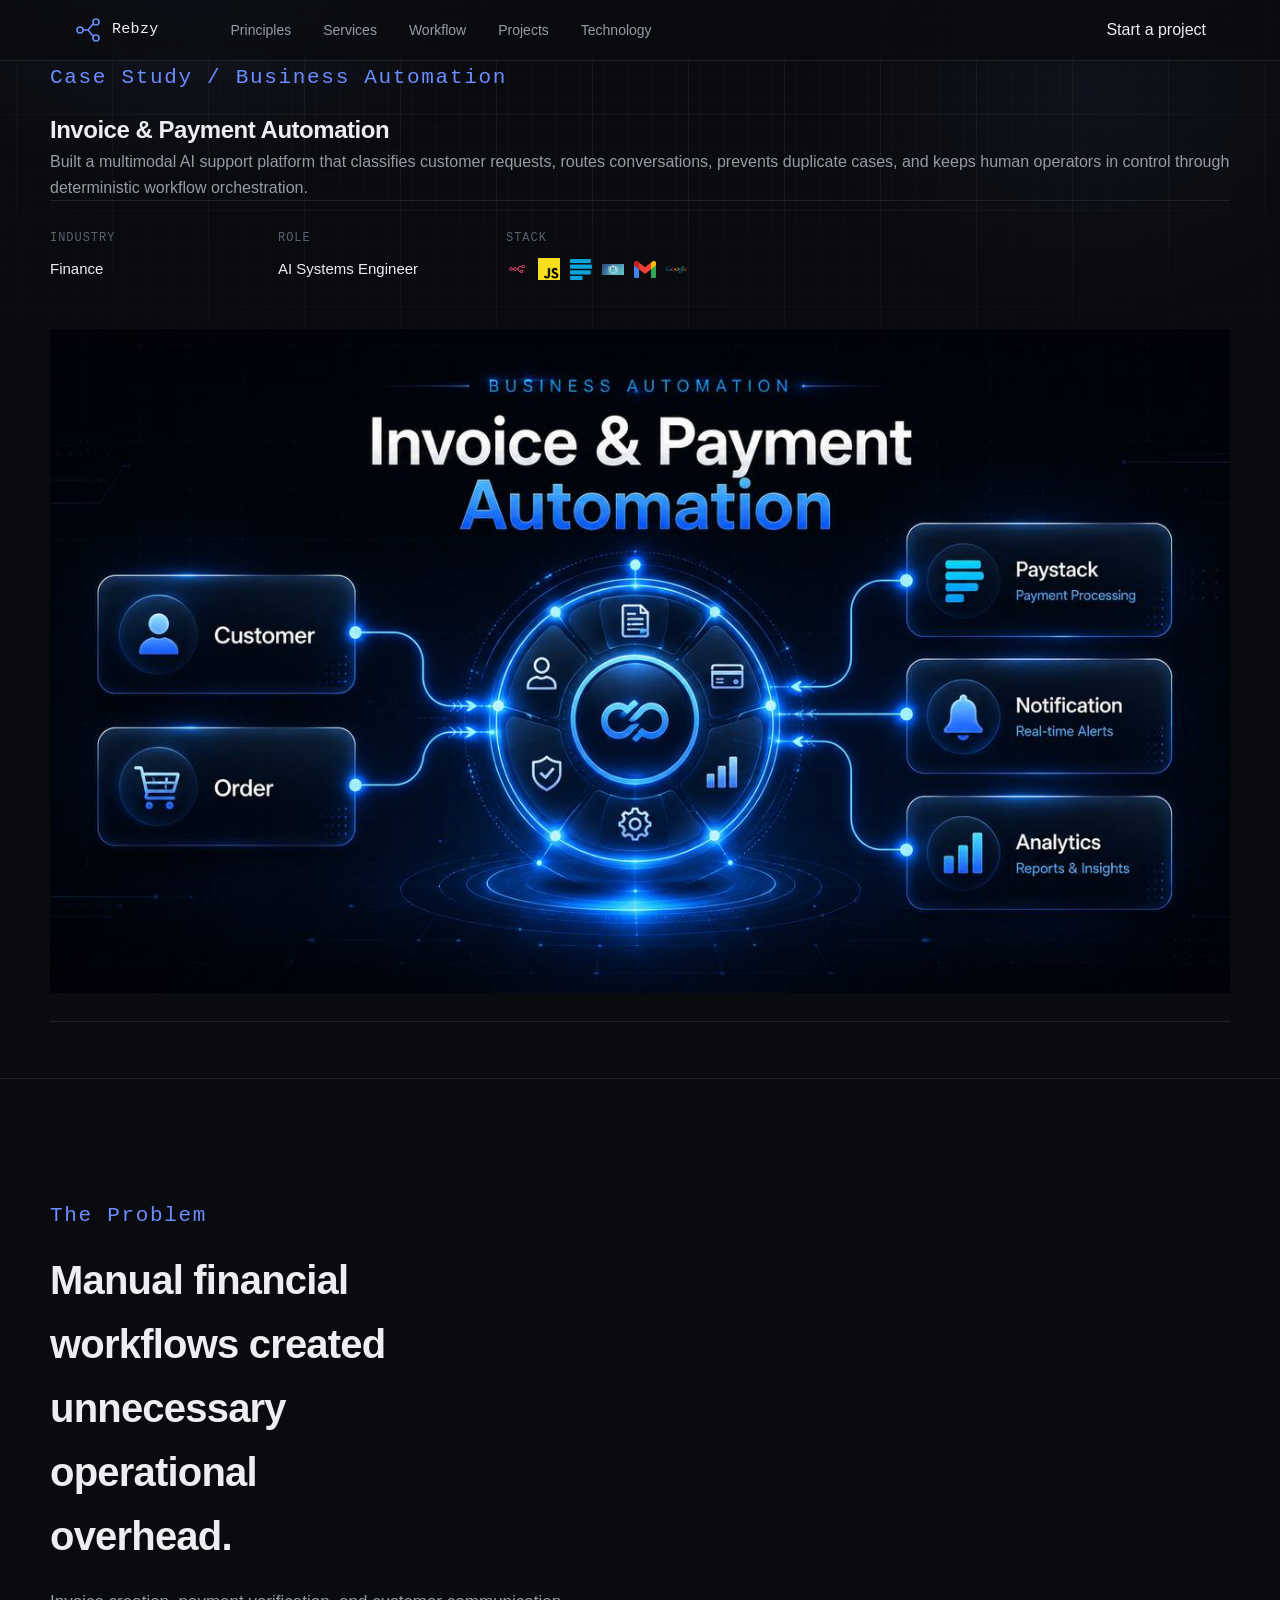
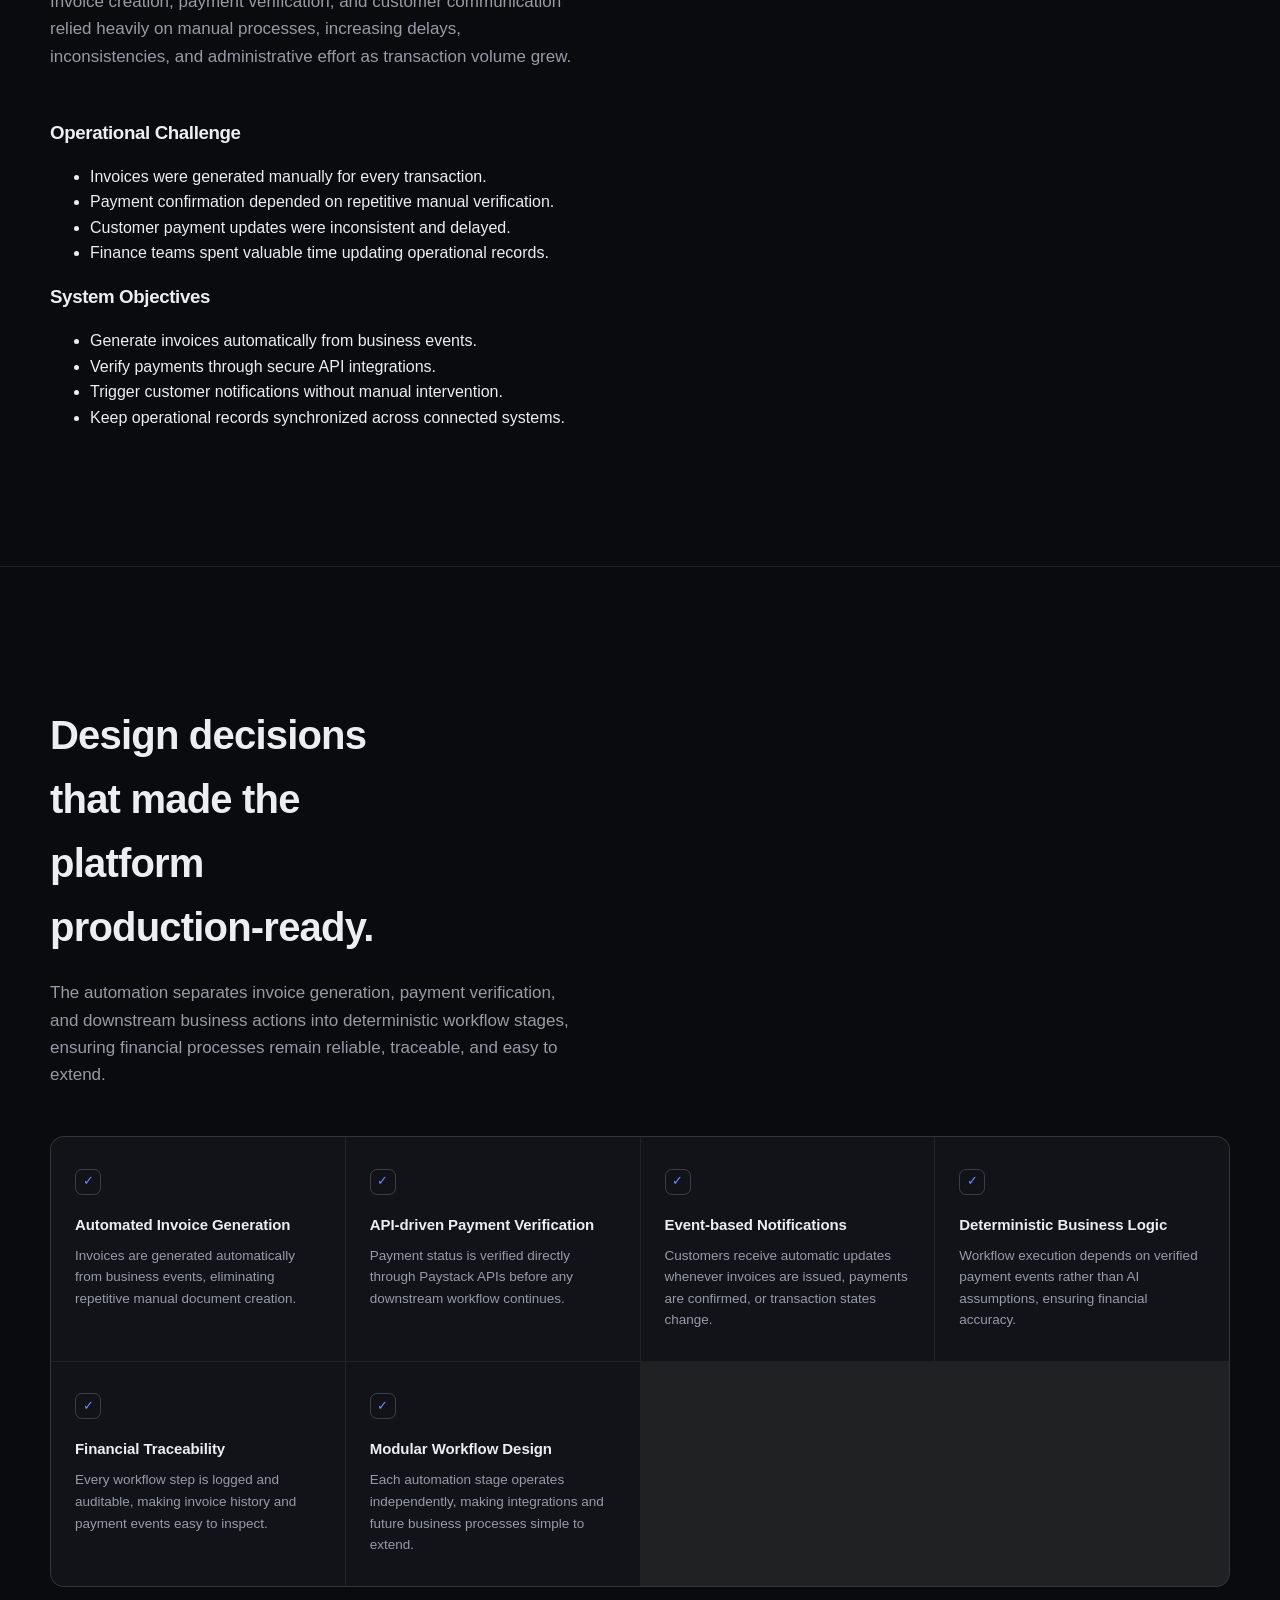
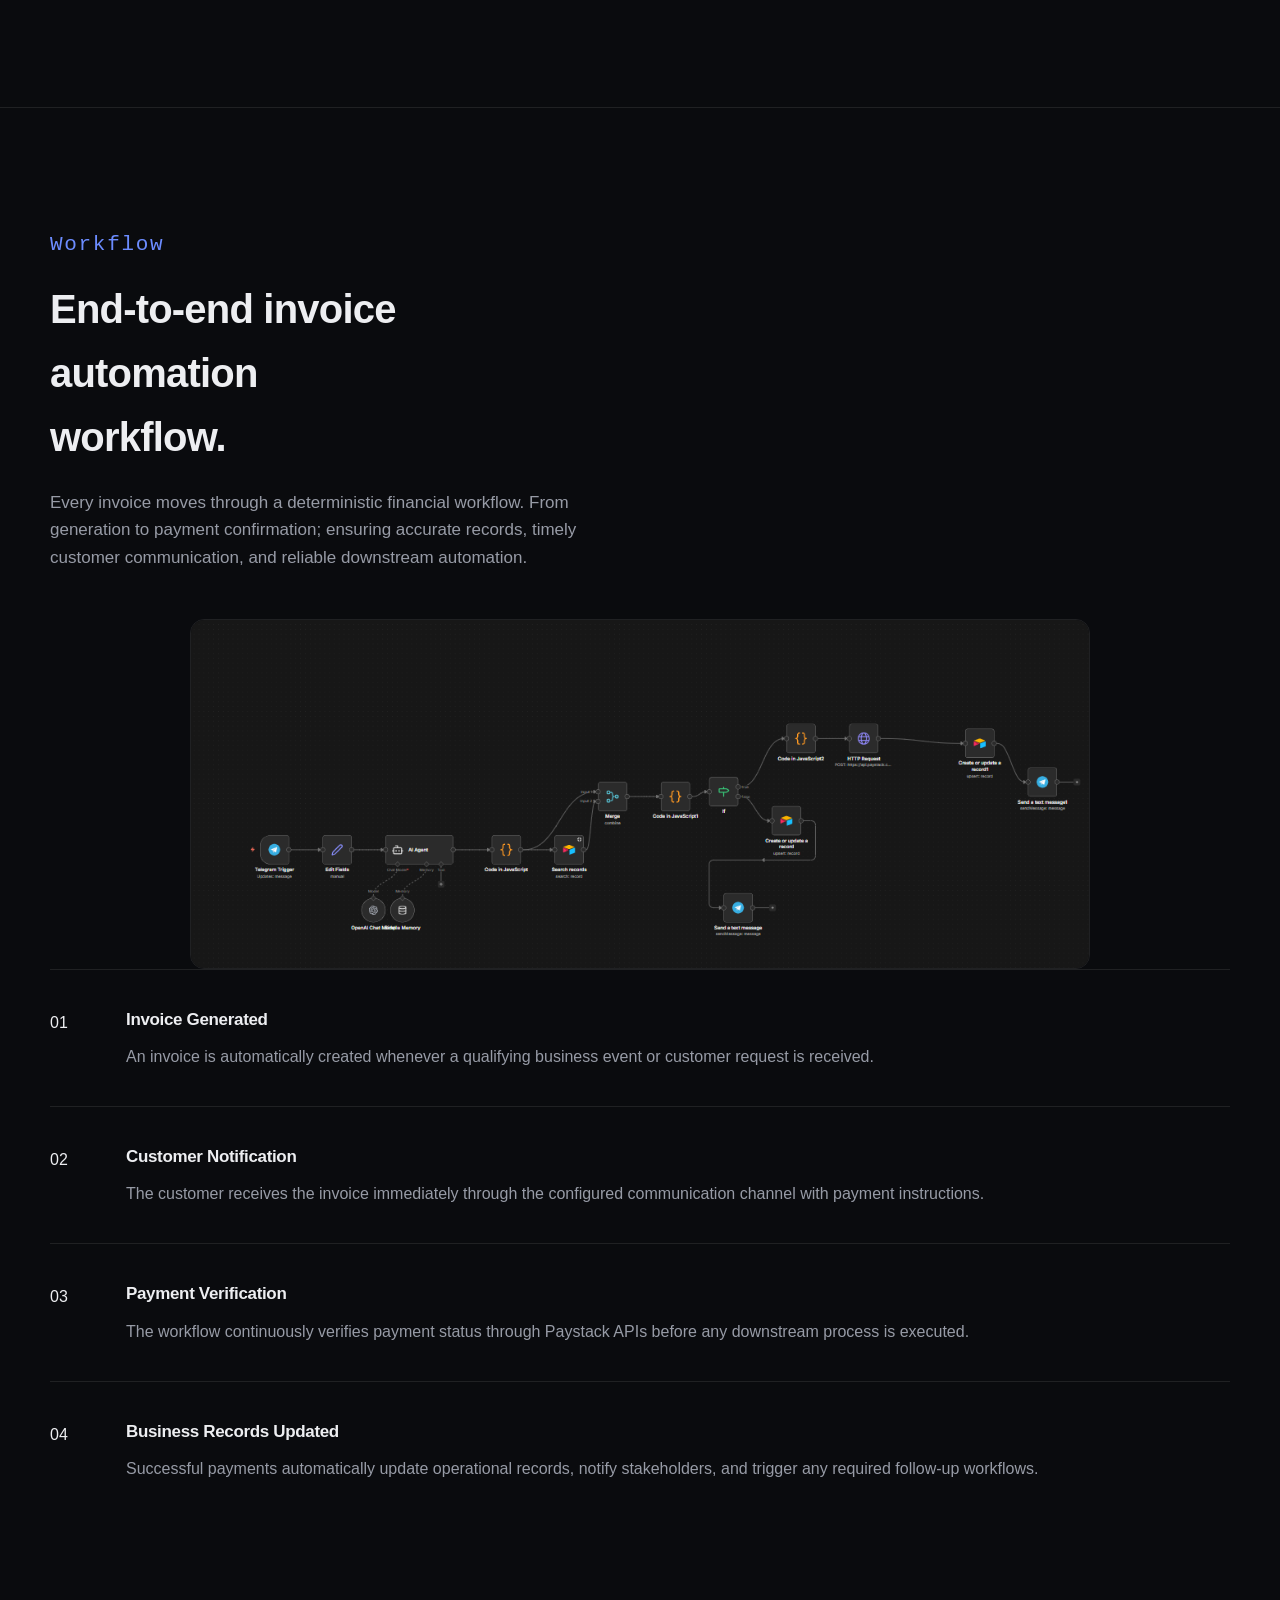
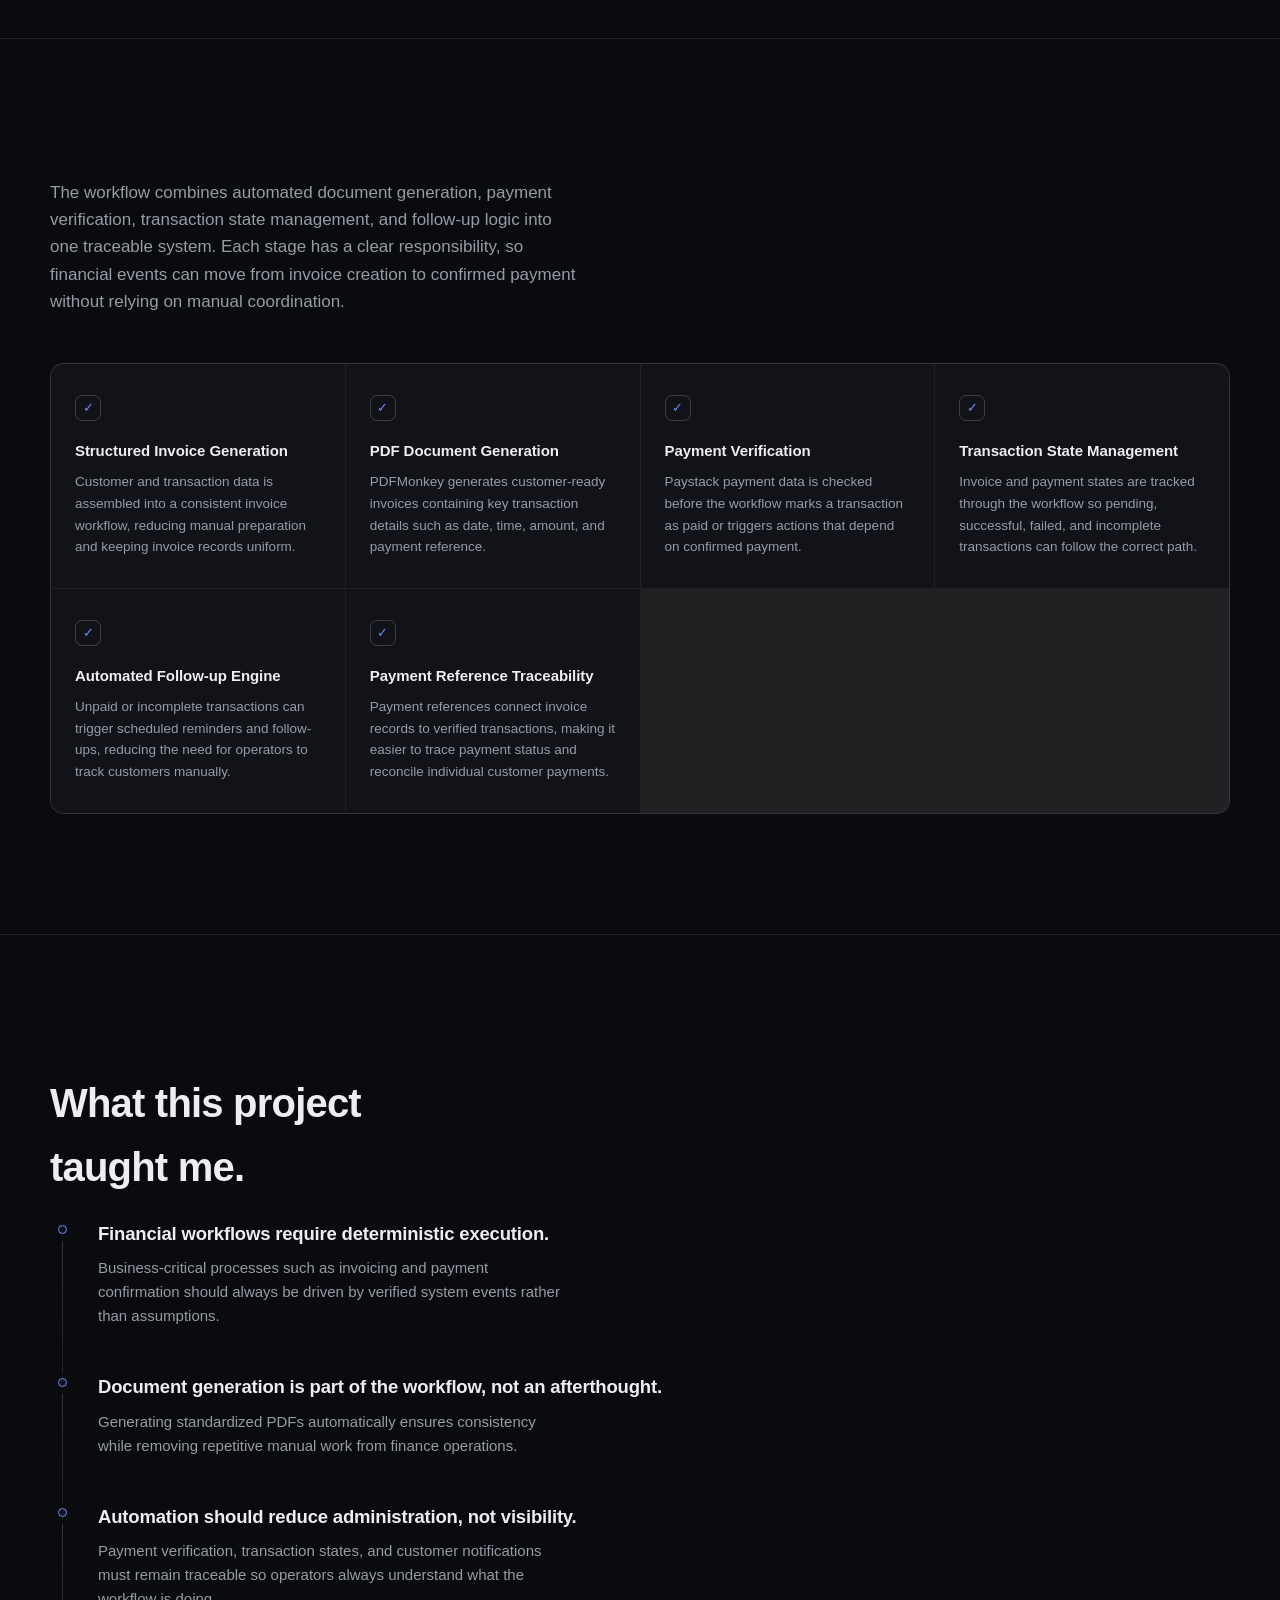
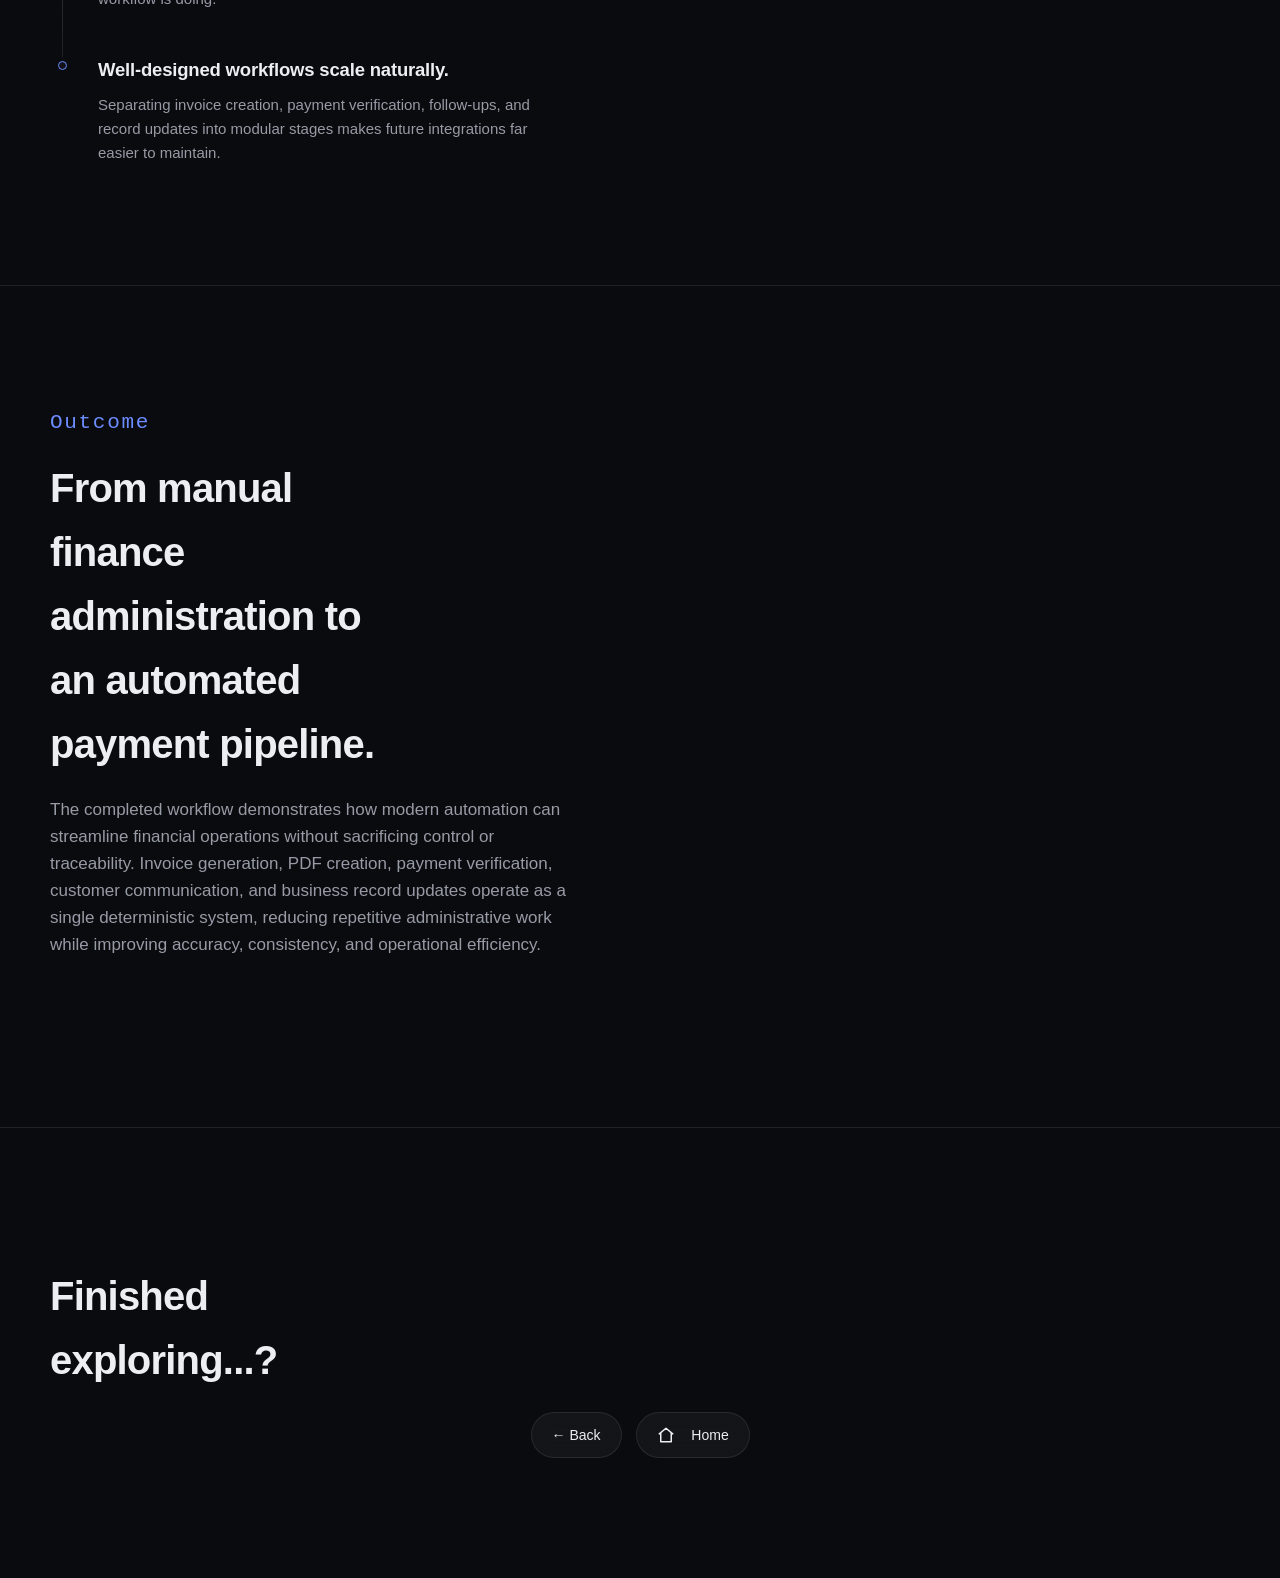
==== case-study-invoice.html @ 6f0e41ef "Build portfolio website" ====
<!DOCTYPE html>
<html lang="en">
<head>
<meta charset="UTF-8">
<meta name="viewport" content="width=device-width, initial-scale=1.0">
<title>AI Lead Qualification System</title>

<link rel="stylesheet" href="style 4.css">
</head>

<body>
    <div class="grid-bg" aria-hidden="true"></div>
<div class="grid-vignette" aria-hidden="true"></div>
<header class="nav" id="nav">
  <div class="nav-inner">
    <a href="index.html" class="nav-mark" aria-label="Home">
      <svg width="28" height="28" viewBox="0 0 28 28" fill="none">
        <circle cx="6" cy="14" r="3" stroke="currentColor" stroke-width="1.6"/>
        <circle cx="22" cy="6" r="3" stroke="currentColor" stroke-width="1.6"/>
        <circle cx="22" cy="22" r="3" stroke="currentColor" stroke-width="1.6"/>
        <path d="M9 14H14M14 14L19 8M14 14L19 20" stroke="currentColor" stroke-width="1.6"/>
      </svg>
      <span>Rebzy</span>
    </a>
    <nav class="nav-links">
  <a href="index.html#philosophy">Principles</a>
  <a href="index.html#capabilities">Services</a>
  <a href="index.html#process">Workflow</a>
  <a href="index.html#work">Projects</a>
  <a href="index.html#stack">Technology</a>
</nav>

<a href="index.html#contact">Start a project</a>

<button class="nav-toggle" id="navToggle" aria-label="Open menu" aria-expanded="false">
  <span></span><span></span><span></span>
</button>

</div>

<nav class="nav-mobile" id="navMobile">
  <a href="index.html#philosophy">Principles</a>
  <a href="index.html#capabilities">Services</a>
  <a href="index.html#process">Workflow</a>
  <a href="index.html#work">Projects</a>
  <a href="index.html#stack">Technology</a>
  <a href="index.html#contact" class="btn btn-primary">Start a project</a>
</nav>

</header>

    <main class="case-study">

  <section class="case-hero">
    <div class="section-inner">

      <p class="section-eyebrow">
        Case Study / Business Automation
      </p>

      <h1 class="case-title">
       Invoice & Payment Automation
      </h1>

      <p class="case-subtitle">
        Built a multimodal AI support platform that classifies customer requests, routes conversations, prevents duplicate cases, and keeps human operators in control through deterministic workflow orchestration.
      </p>

      <div class="case-meta">

        <div class="meta-item">
          <span>Industry</span>
          <strong>Finance</strong>
        </div>

        <div class="meta-item">
          <span>Role</span>
          <strong>AI Systems Engineer</strong>
        </div>

        <div class="meta-item">
    <span>Stack</span>

    <div class="case-stack">

        <img src="images/n8n.png" alt="n8n" class="case-stack-logo">

        <img src="images/javascript.png" alt="JavaScript" class="case-stack-logo">

        <img src="images/paystack.png" alt="Paystack" class="case-stack-logo">

        <img src="images/PDF Monkey.jpg" alt="PDFMonkey" class="case-stack-logo">

        <img src="images/gmail.png" alt="Gmail" class="case-stack-logo">

        <img src="images/google.png" alt="Google Workspace" class="case-stack-logo">

    </div>
</div>

      <img
        src="images/invoice workflow.jpg"
        alt="AI Lead Qualification System"
        class="case-image"
      >

    </div>
  </section>

  <section class="section">

  <div class="section-inner">

   <p class="section-eyebrow">The Problem</p>

<h2 class="section-title">
Manual financial workflows created unnecessary operational overhead.
</h2>

<p class="section-lede">
Invoice creation, payment verification, and customer communication relied heavily on manual processes, increasing delays, inconsistencies, and administrative effort as transaction volume grew.
</p>

<div class="problem-grid">

  <div class="problem-card">
    <h3>Operational Challenge</h3>

    <ul>
      <li>Invoices were generated manually for every transaction.</li>
      <li>Payment confirmation depended on repetitive manual verification.</li>
      <li>Customer payment updates were inconsistent and delayed.</li>
      <li>Finance teams spent valuable time updating operational records.</li>
    </ul>
  </div>

  <div class="problem-card">
    <h3>System Objectives</h3>

    <ul>
      <li>Generate invoices automatically from business events.</li>
      <li>Verify payments through secure API integrations.</li>
      <li>Trigger customer notifications without manual intervention.</li>
      <li>Keep operational records synchronized across connected systems.</li>
    </ul>
  </div>

</div>
  </div>

</section>

<section class="section">

  <div class="section-inner">

 <p class="section-eyebrow"></p>

<h2 class="section-title">
Design decisions that made the platform production-ready.
</h2>

<p class="section-lede">
The automation separates invoice generation, payment verification, and downstream business actions into deterministic workflow stages, ensuring financial processes remain reliable, traceable, and easy to extend.
</p>

    <div class="principle-grid">

  <div class="principle-card">
    <span class="principle-check">✓</span>
    <h3>Automated Invoice Generation</h3>
    <p>
      Invoices are generated automatically from business events, eliminating repetitive manual document creation.
    </p>
  </div>

  <div class="principle-card">
    <span class="principle-check">✓</span>
    <h3>API-driven Payment Verification</h3>
    <p>
      Payment status is verified directly through Paystack APIs before any downstream workflow continues.
    </p>
  </div>

  <div class="principle-card">
    <span class="principle-check">✓</span>
    <h3>Event-based Notifications</h3>
    <p>
      Customers receive automatic updates whenever invoices are issued, payments are confirmed, or transaction states change.
    </p>
  </div>

  <div class="principle-card">
    <span class="principle-check">✓</span>
    <h3>Deterministic Business Logic</h3>
    <p>
      Workflow execution depends on verified payment events rather than AI assumptions, ensuring financial accuracy.
    </p>
  </div>

  <div class="principle-card">
    <span class="principle-check">✓</span>
    <h3>Financial Traceability</h3>
    <p>
      Every workflow step is logged and auditable, making invoice history and payment events easy to inspect.
    </p>
  </div>

  <div class="principle-card">
    <span class="principle-check">✓</span>
    <h3>Modular Workflow Design</h3>
    <p>
      Each automation stage operates independently, making integrations and future business processes simple to extend.
    </p>
  </div>

</div>
  </div>

</section>

<section class="section">

  <div class="section-inner">

   <p class="section-eyebrow">Workflow</p>

<h2 class="section-title">
End-to-end invoice automation workflow.
</h2>

<p class="section-lede">
Every invoice moves through a deterministic financial workflow. From generation to payment confirmation; ensuring accurate records, timely customer communication, and reliable downstream automation.
</p>

    <div class="workflow-preview">

      <img
        src="images/invoice workflow canvas.png"
        alt="Lead qualification workflow"
        class="workflow-image"
      >

    </div>

    <div class="workflow-steps">

  <div class="workflow-step">
    <span>01</span>
    <div>
      <h3>Invoice Generated</h3>
      <p>An invoice is automatically created whenever a qualifying business event or customer request is received.</p>
    </div>
  </div>

  <div class="workflow-step">
    <span>02</span>
    <div>
      <h3>Customer Notification</h3>
      <p>The customer receives the invoice immediately through the configured communication channel with payment instructions.</p>
    </div>
  </div>

  <div class="workflow-step">
    <span>03</span>
    <div>
      <h3>Payment Verification</h3>
      <p>The workflow continuously verifies payment status through Paystack APIs before any downstream process is executed.</p>
    </div>
  </div>

  <div class="workflow-step">
    <span>04</span>
    <div>
      <h3>Business Records Updated</h3>
      <p>Successful payments automatically update operational records, notify stakeholders, and trigger any required follow-up workflows.</p>
    </div>
  </div>

</div>
  </div>

</section>

<section class="section">

  <div class="section-inner">

    <p class="section-eyebrow"></p>

<h2 class="section-title">

</h2>

<p class="section-lede">
The workflow combines automated document generation, payment verification, transaction state management, and follow-up logic into one traceable system. Each stage has a clear responsibility, so financial events can move from invoice creation to confirmed payment without relying on manual coordination.
</p>

  <div class="principle-grid">

  <div class="principle-card">
    <span class="principle-check">✓</span>
    <h3>Structured Invoice Generation</h3>
    <p>
      Customer and transaction data is assembled into a consistent invoice workflow, reducing manual preparation and keeping invoice records uniform.
    </p>
  </div>

  <div class="principle-card">
    <span class="principle-check">✓</span>
    <h3>PDF Document Generation</h3>
    <p>
      PDFMonkey generates customer-ready invoices containing key transaction details such as date, time, amount, and payment reference.
    </p>
  </div>

  <div class="principle-card">
    <span class="principle-check">✓</span>
    <h3>Payment Verification</h3>
    <p>
      Paystack payment data is checked before the workflow marks a transaction as paid or triggers actions that depend on confirmed payment.
    </p>
  </div>

  <div class="principle-card">
    <span class="principle-check">✓</span>
    <h3>Transaction State Management</h3>
    <p>
      Invoice and payment states are tracked through the workflow so pending, successful, failed, and incomplete transactions can follow the correct path.
    </p>
  </div>

  <div class="principle-card">
    <span class="principle-check">✓</span>
    <h3>Automated Follow-up Engine</h3>
    <p>
      Unpaid or incomplete transactions can trigger scheduled reminders and follow-ups, reducing the need for operators to track customers manually.
    </p>
  </div>

  <div class="principle-card">
    <span class="principle-check">✓</span>
    <h3>Payment Reference Traceability</h3>
    <p>
      Payment references connect invoice records to verified transactions, making it easier to trace payment status and reconcile individual customer payments.
    </p>
  </div>

</div>
  </div>

</section>

  </div>

</section>

<section class="section">

  <div class="section-inner">
<p class="section-eyebrow"></p>

<h2 class="section-title">
What this project taught me.
</h2>

   <div class="timeline">

  <div class="timeline-item">
    <span class="timeline-dot"></span>
    <div class="timeline-body">
      <h3>Financial workflows require deterministic execution.</h3>
      <p>Business-critical processes such as invoicing and payment confirmation should always be driven by verified system events rather than assumptions.</p>
    </div>
  </div>

  <div class="timeline-item">
    <span class="timeline-dot"></span>
    <div class="timeline-body">
      <h3>Document generation is part of the workflow, not an afterthought.</h3>
      <p>Generating standardized PDFs automatically ensures consistency while removing repetitive manual work from finance operations.</p>
    </div>
  </div>

  <div class="timeline-item">
    <span class="timeline-dot"></span>
    <div class="timeline-body">
      <h3>Automation should reduce administration, not visibility.</h3>
      <p>Payment verification, transaction states, and customer notifications must remain traceable so operators always understand what the workflow is doing.</p>
    </div>
  </div>

  <div class="timeline-item">
    <span class="timeline-dot"></span>
    <div class="timeline-body">
      <h3>Well-designed workflows scale naturally.</h3>
      <p>Separating invoice creation, payment verification, follow-ups, and record updates into modular stages makes future integrations far easier to maintain.</p>
    </div>
  </div>

</div>
  </div>

</section>

<section class="section">

  <div class="section-inner">

   <p class="section-eyebrow">Outcome</p>

<h2 class="section-title">
From manual finance administration to an automated payment pipeline.
</h2>

<p class="section-lede">
The completed workflow demonstrates how modern automation can streamline financial operations without sacrificing control or traceability. Invoice generation, PDF creation, payment verification, customer communication, and business record updates operate as a single deterministic system, reducing repetitive administrative work while improving accuracy, consistency, and operational efficiency.
</p>
  </div>

</section>

<section class="section">

  <div class="section-inner">

    <p class="section-eyebrow"></p>

    <h2 class="section-title">
      Finished exploring...?
    </h2>

    <div class="contact-actions">

      <a href="case-study-support.html" class="btn btn-ghost">
        ← Back
      </a>

      <a href="index.html" class="btn btn-ghost">
  <svg xmlns="http://www.w3.org/2000/svg"
       width="18"
       height="18"
       viewBox="0 0 24 24"
       fill="none"
       stroke="currentColor"
       stroke-width="2"
       stroke-linecap="round"
       stroke-linejoin="round"
       style="vertical-align:middle; margin-right:8px;">
    <path d="M3 10.5L12 3l9 7.5"></path>
    <path d="M5 9.5V21h14V9.5"></path>
  </svg>
  Home
</a>

    </div>

  </div>

</section>
</main>

<script src="main3.js" defer></script>
</body>
</html>
---- style 4.css ----
/* =============================================================
   TOKENS
   ============================================================= */
:root{
  --bg: #0a0b0e;
  --bg-elevated: #111319;
  --surface: rgba(255,255,255,0.045);
  --surface-hover: rgba(255,255,255,0.075);
  --border: rgba(255,255,255,0.09);
  --border-strong: rgba(255,255,255,0.18);
  --text: #edeef1;
  --text-dim: #979ba6;
  --text-faint: #5c6070;
  --accent: #6c8cff;
  --accent-bright: #8fa6ff;
  --accent-soft: rgba(108,140,255,0.14);
  --signal: #ffb454;

  --font-display: 'Space Grotesk', 'Inter', sans-serif;
  --font-body: 'Inter', -apple-system, BlinkMacSystemFont, sans-serif;
  --font-mono: 'JetBrains Mono', ui-monospace, monospace;

  --max-w: 1180px;
  --radius: 14px;
  --radius-sm: 8px;
  --ease: cubic-bezier(.16,.8,.24,1);
}

*,*::before,*::after{ box-sizing:border-box; }
html{ scroll-behavior:smooth; }
@media (prefers-reduced-motion: reduce){
  html{ scroll-behavior:auto; }
  *,*::before,*::after{ animation-duration:0.001ms !important; animation-iteration-count:1 !important; transition-duration:0.001ms !important; scroll-behavior:auto !important; }
}

body{
  margin:0;
  background:var(--bg);
  color:var(--text);
  font-family:var(--font-body);
  font-size:16px;
  line-height:1.6;
  -webkit-font-smoothing:antialiased;
  overflow-x:hidden;
}

h1,h2,h3{
  font-family:var(--font-display);
  font-weight:600;
  letter-spacing:-0.02em;
  margin:0;
  color:var(--text);
}

p{ margin:0; color:var(--text-dim); }

a{ color:inherit; text-decoration:none; }

img{ max-width:100%; display:block; }

::selection{ background:var(--accent-soft); color:var(--text); }

:focus-visible{
  outline:2px solid var(--accent);
  outline-offset:3px;
  border-radius:4px;
}

/* =============================================================
   BLUEPRINT GRID BACKGROUND
   ============================================================= */
.grid-bg{
  position:fixed;
  inset:0;
  z-index:0;
  pointer-events:none;
  background-image:
    linear-gradient(to right, rgba(255,255,255,0.05) 1px, transparent 1px),
    linear-gradient(to bottom, rgba(255,255,255,0.05) 1px, transparent 1px),
    linear-gradient(to right, rgba(255,255,255,0.02) 1px, transparent 1px),
    linear-gradient(to bottom, rgba(255,255,255,0.02) 1px, transparent 1px);
  background-size: 96px 96px, 96px 96px, 24px 24px, 24px 24px;
  background-position:center;
  mask-image: radial-gradient(ellipse 80% 60% at 50% 0%, black 40%, transparent 90%);
  -webkit-mask-image: radial-gradient(ellipse 80% 60% at 50% 0%, black 40%, transparent 90%);
}

.grid-vignette{
  position:fixed;
  inset:0;
  z-index:0;
  pointer-events:none;
  background:
    radial-gradient(600px 400px at 15% -5%, rgba(108,140,255,0.10), transparent 60%),
    radial-gradient(500px 400px at 85% 10%, rgba(108,140,255,0.06), transparent 60%);
}

main, header, footer{ position:relative; z-index:1; }

/* =============================================================
   LAYOUT HELPERS
   ============================================================= */
.section{ padding:120px 24px; border-top:1px solid var(--border); }
.section-inner{ max-width:var(--max-w); margin:0 auto; }
.section-eyebrow{
  font-family:var(--font-mono);
  font-size:23px;
  color:var(--accent);
  letter-spacing:0.04em;
  margin:0 0 16px;
}
.section-title{
  font-size:clamp(28px, 4vw, 40px);
  margin-bottom:20px;
  max-width:16ch;
}
.section-lede{
  font-size:17px;
  max-width:56ch;
  margin-bottom:48px;
}

/* =============================================================
   NAV
   ============================================================= */
.nav{
  position:sticky;
  top:0;
  z-index:50;
  backdrop-filter:blur(14px);
  -webkit-backdrop-filter:blur(14px);
  background:rgba(10,11,14,0.65);
  border-bottom:1px solid var(--border);
}
.nav-inner{
  max-width:var(--max-w);
  margin:0 auto;
  padding:16px 24px;
  display:flex;
  align-items:center;
  justify-content:space-between;
  gap:24px;
}
.nav-mark{
  display:flex;
  align-items:center;
  gap:10px;
  color:var(--text);
  font-family:var(--font-mono);
  font-size:15px;
  letter-spacing:0.02em;
}
.nav-mark svg{ color:var(--accent); }
.nav-links{
  display:flex;
  gap:32px;
  margin-right:auto;
  margin-left:48px;
}
.nav-links a{
  font-size:14px;
  color:var(--text-dim);
  transition:color .2s var(--ease);
}
.nav-links a:hover{ color:var(--text); }
.nav-cta{ flex-shrink:0; }
.nav-toggle{
  display:none;
  width:36px; height:36px;
  background:none; border:none; cursor:pointer;
  flex-direction:column; align-items:center; justify-content:center; gap:5px;
}
.nav-toggle span{
  width:20px; height:1.5px; background:var(--text);
  transition:transform .25s var(--ease), opacity .25s var(--ease);
}
.nav-mobile{
  display:none;
  flex-direction:column;
  gap:2px;
  padding:8px 24px 24px;
  border-top:1px solid var(--border);
}
.nav-mobile a{
  padding:14px 4px;
  font-size:15px;
  color:var(--text-dim);
  border-bottom:1px solid var(--border);
}
.nav-mobile .btn{ margin-top:16px; text-align:center; }

/* =============================================================
   BUTTONS
   ============================================================= */
.btn{
  display:inline-flex;
  align-items:center;
  justify-content:center;
  gap:8px;
  padding:11px 20px;
  border-radius:999px;
  font-size:14px;
  font-weight:500;
  white-space:nowrap;
  transition:transform .2s var(--ease), background .2s var(--ease), border-color .2s var(--ease);
  border:1px solid transparent;
}
.btn-primary{
  background:var(--text);
  color:var(--bg);
}
.btn-primary:hover{ transform:translateY(-1px); background:var(--accent-bright); color:#06070a; }
.btn-ghost{
  background:var(--surface);
  border-color:var(--border);
  color:var(--text);
  backdrop-filter:blur(10px);
}
.btn-ghost:hover{ background:var(--surface-hover); border-color:var(--border-strong); transform:translateY(-1px); }

/* =============================================================
   HERO
   ============================================================= */
.hero{
  position:relative;
  padding:150px 24px 120px;
  min-height:94vh;
  display:flex;
  align-items:center;
  overflow:hidden;
}

/* soft gradient mesh, sits above the base grid, behind copy */
.hero-field{
  position:absolute;
  inset:0;
  z-index:0;
  pointer-events:none;
  background:
    radial-gradient(680px 480px at 8% 20%, rgba(108,140,255,0.16), transparent 62%),
    radial-gradient(520px 420px at 78% 8%, rgba(108,140,255,0.10), transparent 60%),
    radial-gradient(420px 360px at 88% 70%, rgba(255,180,84,0.06), transparent 65%);
  animation:meshbreathe 12s ease-in-out infinite;
}
@keyframes meshbreathe{
  0%, 100%{ opacity:1; }
  50%{ opacity:.7; }
}

.hero-inner{
  position:relative;
  z-index:1;
  max-width:var(--max-w);
  margin:0 auto;
  width:100%;
  display:grid;
  grid-template-columns:1.05fr 0.95fr;
  gap:32px;
  align-items:center;
}

.eyebrow{
  display:inline-flex;
  align-items:center;
  gap:10px;
  font-family:var(--font-mono);
  font-size:12.5px;
  font-weight:500;
  color:var(--text-dim);
  letter-spacing:0.08em;
  text-transform:uppercase;
  margin:0 0 40px;
  animation:rise .8s var(--ease) both;
}
.eyebrow-bar{
  width:28px; height:1px;
  background:linear-gradient(90deg, var(--accent), transparent);
  position:relative;
}
.eyebrow-bar::after{
  content:'';
  position:absolute; top:-1.5px; left:0;
  width:4px; height:4px; border-radius:50%;
  background:var(--accent);
  animation:barrun 2.8s ease-in-out infinite;
}
@keyframes barrun{
  0%, 100%{ left:0; opacity:0; }
  10%{ opacity:1; }
  90%{ opacity:1; }
  50%{ left:24px; }
}

.hero-title{
  font-size:clamp(46px, 6.6vw, 88px);
  line-height:1.02;
  letter-spacing:-0.03em;
  font-weight:600;
  margin-bottom:32px;
  animation:rise .8s var(--ease) .08s both;
}
.hero-title-accent{
  background:linear-gradient(100deg, var(--accent-bright) 10%, #b9c6ff 45%, var(--accent) 80%);
  background-size:200% auto;
  -webkit-background-clip:text;
  background-clip:text;
  color:transparent;
  animation:gradientshift 7s ease-in-out infinite;
}
@keyframes gradientshift{
  0%, 100%{ background-position:0% center; }
  50%{ background-position:100% center; }
}

.hero-sub{
  font-size:19px;
  line-height:1.65;
  color:var(--text-dim);
  max-width:44ch;
  margin-bottom:48px;
  animation:rise .8s var(--ease) .16s both;
}

.hero-actions{
  display:flex;
  gap:16px;
  flex-wrap:wrap;
  animation:rise .8s var(--ease) .24s both;
}
.hero-actions .btn{
  padding:14px 26px;
  font-size:15px;
}

@keyframes rise{
  from{ opacity:0; transform:translateY(16px); }
  to{ opacity:1; transform:translateY(0); }
}

/* =============================================================
   HERO NODE GRAPH — system diagram, not decoration
   ============================================================= */
.hero-graph{
  position:relative;
  aspect-ratio:520/560;
  animation:rise 1.1s var(--ease) .3s both;
}
.graph-svg{ width:100%; height:100%; overflow:visible; }

.hero-graph-coord{
  position:absolute;
  font-family:var(--font-mono);
  font-size:11px;
  letter-spacing:0.06em;
  color:var(--text-faint);
  opacity:.8;
}
.hgc-tl{ top:-8px; left:0; }
.hgc-br{ bottom:-4px; right:0; color:var(--accent); opacity:.9; }

.graph-edge{
  fill:none;
  stroke:var(--border-strong);
  stroke-width:1.2;
  stroke-dasharray:4 6;
  animation:flow 4s linear infinite;
}
.graph-pulse{
  fill:var(--accent-bright);
  filter:drop-shadow(0 0 4px rgba(108,140,255,0.9));
}
.graph-pulse--signal{
  fill:var(--signal);
  filter:drop-shadow(0 0 4px rgba(255,180,84,0.9));
}

.graph-node circle{
  fill:var(--bg-elevated);
  stroke:var(--accent);
  stroke-width:1.5;
  cursor:pointer;
  transform-origin:center;
  transform-box:fill-box;
  animation:nodepop 4.2s var(--ease) infinite;
  transition:stroke-width .2s var(--ease);
}
.graph-node.is-signal circle{ stroke:var(--signal); }
.graph-node.is-hub circle{ animation-duration:3.2s; }

/* hover / focus tooltip */
.graph-tooltip{
  opacity:0;
  transform:scale(.94) translateY(3px);
  transform-origin:center;
  transition:opacity .18s var(--ease), transform .18s var(--ease);
  pointer-events:none;
}
.graph-tooltip rect{
  fill:var(--bg-elevated);
  stroke:var(--border-strong);
  stroke-width:1;
}
.graph-tooltip text{
  font-family:var(--font-mono);
  font-size:11px;
  letter-spacing:0.03em;
  fill:var(--text);
  text-anchor:middle;
  dominant-baseline:middle;
}
.graph-node:hover .graph-tooltip,
.graph-node:focus-visible .graph-tooltip{
  opacity:1;
  transform:scale(1) translateY(0);
}
.graph-node:hover circle,
.graph-node:focus-visible circle{
  stroke-width:2.4;
}
.graph-node:focus-visible{ outline:none; }
.graph-node:focus-visible circle{
  filter:drop-shadow(0 0 8px rgba(108,140,255,0.7));
}

.n1 circle{ animation-delay:0s; }
.n2 circle{ animation-delay:.35s; }
.n3 circle{ animation-delay:1s; }
.n4 circle{ animation-delay:1.3s; }
.n5 circle{ animation-delay:1.9s; }
.n6 circle{ animation-delay:2.5s; }
.n7 circle{ animation-delay:2.8s; }

@keyframes flow{
  to{ stroke-dashoffset:-120; }
}
@keyframes nodepop{
  0%, 100%{ transform:scale(1); filter:drop-shadow(0 0 0 rgba(108,140,255,0)); }
  50%{ transform:scale(1.3); filter:drop-shadow(0 0 7px rgba(108,140,255,0.55)); }
}

.hero-credibility{
  font-family:var(--font-mono);
  font-size:13.5px;
  color:var(--text-faint);
  letter-spacing:0.01em;
  max-width:44ch;
  line-height:1.6;
  margin:0 0 40px;
  padding-left:16px;
  border-left:2px solid var(--border-strong);
  animation:rise .8s var(--ease) .2s both;
}

/* =============================================================
   TIMELINE — Philosophy
   ============================================================= */
.timeline{
  position:relative;
  max-width:760px;
}
.timeline-item{
  position:relative;
  display:grid;
  grid-template-columns:24px 1fr;
  gap:24px;
  padding-bottom:44px;
}
.timeline-item:last-child{ padding-bottom:0; }
.timeline-dot{
  position:relative;
  width:9px; height:9px;
  border-radius:50%;
  background:var(--bg-elevated);
  border:1.5px solid var(--accent);
  margin-top:6px;
  justify-self:center;
}
.timeline-item:not(:last-child)::before{
  content:'';
  position:absolute;
  left:11.5px;
  top:22px;
  bottom:-2px;
  width:1px;
  background:linear-gradient(to bottom, var(--border-strong), var(--border));
}
.timeline-body h3{
  font-size:18.5px;
  margin-bottom:8px;
  letter-spacing:-0.01em;
}
.timeline-body p{ font-size:15px; max-width:56ch; }

/* =============================================================
   PRODUCTION PRINCIPLES
   ============================================================= */
.principle-grid{
  display:grid;
  grid-template-columns:repeat(4, 1fr);
  gap:1px;
  background:var(--border);
  border:1px solid var(--border);
  border-radius:var(--radius);
  overflow:hidden;
}
.principle-card{
  background:var(--bg-elevated);
  padding:30px 24px;
  transition:background .25s var(--ease), transform .25s var(--ease);
}
.principle-card:hover{ background:var(--surface-hover); transform:translateY(-2px); }
.principle-check{
  display:inline-flex;
  align-items:center;
  justify-content:center;
  width:26px; height:26px;
  border-radius:7px;
  border:1px solid var(--border-strong);
  color:var(--accent);
  font-size:13px;
  margin-bottom:18px;
}
.principle-card h3{ font-size:15px; margin-bottom:8px; letter-spacing:-0.005em; }
.principle-card p{ font-size:13.5px; }

/* =============================================================
   ARCHITECTURE
   ============================================================= */
.arch-flow{
  position:relative;
  display:flex;
  flex-direction:column;
  align-items:center;
  max-width:420px;
  margin:0 auto;
  padding:8px 0;
}
.arch-flow::before{
  content:'';
  position:absolute;
  left:50%;
  top:22px;
  bottom:22px;
  width:1px;
  background:repeating-linear-gradient(to bottom, var(--border-strong) 0 4px, transparent 4px 9px);
  transform:translateX(-50%);
}
.arch-flow::after{
  content:'';
  position:absolute;
  left:50%;
  top:0;
  width:5px; height:5px;
  border-radius:50%;
  background:var(--accent-bright);
  box-shadow:0 0 8px 1px rgba(108,140,255,0.7);
  transform:translateX(-50%);
  animation:archpulse 4.5s linear infinite;
}
@keyframes archpulse{
  0%{ top:0; opacity:0; }
  8%{ opacity:1; }
  92%{ opacity:1; }
  100%{ top:100%; opacity:0; }
}
.arch-step{
  position:relative;
  z-index:1;
  display:flex;
  align-items:center;
  gap:12px;
  background:var(--bg-elevated);
  border:1px solid var(--border);
  border-radius:999px;
  padding:11px 22px;
  margin:6px 0;
  transition:border-color .25s var(--ease), transform .25s var(--ease);
}
.arch-step:hover{ border-color:var(--border-strong); transform:translateY(-1px); }
.arch-step.is-signal{ border-color:rgba(255,180,84,0.35); }
.arch-num{
  font-family:var(--font-mono);
  font-size:11px;
  color:var(--text-faint);
}
.arch-label{ font-size:14.5px; color:var(--text); }

/* =============================================================
   WORK THUMB LABEL
   ============================================================= */
.work-thumb{ position:relative; }
.work-thumb-label{
  position:absolute;
  bottom:14px; left:14px;
  font-family:var(--font-mono);
  font-size:11.5px;
  letter-spacing:0.04em;
  color:var(--text-dim);
  background:rgba(10,11,14,0.7);
  border:1px solid var(--border);
  backdrop-filter:blur(6px);
  padding:5px 11px;
  border-radius:999px;
}

/* =============================================================
   STACK — grouped, monochrome marks
   ============================================================= */
.stack-groups{
  display:grid;
  grid-template-columns:repeat(3, 1fr);
  gap:36px 32px;
}
.stack-group-label{
  font-family:var(--font-mono);
  font-size:11.5px;
  letter-spacing:0.06em;
  text-transform:uppercase;
  color:var(--text-faint);
  margin-bottom:14px;
}
.stack-chip{
  display:flex;
  align-items:center;
  gap:10px;
  font-size:14.5px;
  color:var(--text-dim);
  padding:9px 0;
  border-top:1px solid var(--border);
  transition:color .2s var(--ease);
}
.stack-chip:hover{ color:var(--text); }
.stack-mark{
  display:inline-flex;
  align-items:center;
  justify-content:center;
  width:26px; height:26px;
  border-radius:7px;
  border:1px solid var(--border-strong);
  font-family:var(--font-mono);
  font-size:10px;
  letter-spacing:0.01em;
  color:var(--text-dim);
  flex-shrink:0;
}

/* contact copy width overrides */
.contact-title{ max-width:18ch; }
.contact-lede{ max-width:48ch; }



.hero-scroll-cue{
  position:absolute;
  bottom:28px;
  left:50%;
  transform:translateX(-50%);
  width:22px; height:34px;
  border:1.5px solid var(--border-strong);
  border-radius:12px;
  display:flex;
  justify-content:center;
  padding-top:6px;
}
.hero-scroll-cue span{
  width:3px; height:6px;
  border-radius:2px;
  background:var(--text-dim);
  animation:scrollcue 1.8s ease-in-out infinite;
}
@keyframes scrollcue{
  0%{ opacity:0; transform:translateY(0); }
  30%{ opacity:1; }
  100%{ opacity:0; transform:translateY(10px); }
}


/* =============================================================
   CAPABILITIES
   ============================================================= */
.cap-grid{
  display:grid;
  grid-template-columns:repeat(4, 1fr);
  gap:1px;
  background:var(--border);
  border:1px solid var(--border);
  border-radius:var(--radius);
  overflow:hidden;
}
.cap-card{
  background:var(--bg-elevated);
  padding:32px 26px;
  transition:background .25s var(--ease);
}
.cap-card:hover{ background:var(--surface-hover); }
.cap-icon{
  width:44px; height:44px;
  border-radius:10px;
  display:flex; align-items:center; justify-content:center;
  background:var(--accent-soft);
  color:var(--accent);
  margin-bottom:20px;
}
.cap-card h3{ font-size:16.5px; margin-bottom:10px; }
.cap-card p{ font-size:14.5px; }

/* =============================================================
   PROCESS
   ============================================================= */
.process-list{
  list-style:none;
  margin:0; padding:0;
  display:flex;
  flex-direction:column;
}
.process-step{
  display:grid;
  grid-template-columns:80px 1fr;
  gap:28px;
  padding:36px 0;
  border-top:1px solid var(--border);
  position:relative;
}
.process-step:last-child{ border-bottom:1px solid var(--border); }
.process-num{
  font-family:var(--font-mono);
  font-size:14px;
  color:var(--text-faint);
  padding-top:3px;
}
.process-body h3{ font-size:21px; margin-bottom:10px; }
.process-body p{ max-width:58ch; font-size:15.5px; }

/* =============================================================
   WORK
   ============================================================= */
.work-grid{
  display:grid;
  grid-template-columns:repeat(3, 1fr);
  gap:24px;
}
.work-card{
  display:flex;
  flex-direction:column;
  border:1px solid var(--border);
  border-radius:var(--radius);
  overflow:hidden;
  background:var(--surface);
  backdrop-filter:blur(10px);
  transition:transform .25s var(--ease), border-color .25s var(--ease);
}
.work-card:hover{ transform:translateY(-4px); border-color:var(--border-strong); }
.work-thumb{
  aspect-ratio:16/10;
  background:var(--bg-elevated);
  border-bottom:1px solid var(--border);
  display:flex; align-items:center; justify-content:center;
  overflow:hidden;
}
.work-thumb img{ width:100%; height:100%; object-fit:cover; opacity:.7; }
.work-body{
  padding:22px 24px 26px;
  display:flex;
  flex-direction:column;
  flex:1;
}
.work-body h3{ font-size:18px; margin-bottom:8px; }
.work-body p{ font-size:14px; margin-bottom:18px; }
.work-tech{
  list-style:none;
  display:flex;
  flex-wrap:wrap;
  gap:8px;
  margin:0 0 20px;
  padding:0;
}
.work-tech li{
  font-family:var(--font-mono);
  font-size:11.5px;
  color:var(--text-dim);
  border:1px solid var(--border);
  background:var(--surface);
  padding:5px 11px;
  border-radius:999px;
}
.work-cta{
  display:inline-flex;
  align-items:center;
  gap:6px;
  font-size:14px;
  font-weight:500;
  color:var(--text);
  border-bottom:1px solid var(--border-strong);
  padding-bottom:2px;
  margin-top:auto;
  transition:gap .2s var(--ease), color .2s var(--ease), border-color .2s var(--ease);
}
.work-cta:hover{ gap:10px; color:var(--accent-bright); border-color:var(--accent); }

/* =============================================================
   STACK
   ============================================================= */
.stack-tags{
  display:flex;
  flex-wrap:wrap;
  gap:10px;
}
.tag{
  font-family:var(--font-mono);
  font-size:13.5px;
  color:var(--text-dim);
  border:1px solid var(--border);
  background:var(--surface);
  padding:9px 16px;
  border-radius:999px;
  transition:color .2s var(--ease), border-color .2s var(--ease);
}
.tag:hover{ color:var(--text); border-color:var(--border-strong); }

/* =============================================================
   CONTACT
   ============================================================= */
.section-contact{ padding-bottom:140px; }
.contact-card{
  border:1px solid var(--border);
  background:linear-gradient(180deg, var(--surface), rgba(255,255,255,0.015));
  backdrop-filter:blur(10px);
  border-radius:20px;
  padding:64px;
  text-align:center;
  display:flex;
  flex-direction:column;
  align-items:center;
}
.contact-card .section-eyebrow{ text-align:center; }
.contact-card .section-title{ max-width:20ch; }
.contact-card .section-lede{ text-align:center; margin-bottom:36px; }
.contact-actions{
  display:flex;
  gap:14px;
  flex-wrap:wrap;
  justify-content:center;
}

/* =============================================================
   FOOTER
   ============================================================= */
.footer{ border-top:1px solid var(--border); padding:28px 24px; }
.footer-inner{
  max-width:var(--max-w);
  margin:0 auto;
  display:flex;
  justify-content:space-between;
  flex-wrap:wrap;
  gap:8px;
  font-size:13px;
  color:var(--text-faint);
}

/* =============================================================
   SCROLL REVEAL
   ============================================================= */
.reveal{
  opacity:0;
  transform:translateY(20px);
  transition:opacity .7s var(--ease), transform .7s var(--ease);
}
.reveal.is-visible{
  opacity:1;
  transform:translateY(0);
}

/* =============================================================
   RESPONSIVE
   ============================================================= */
@media (max-width: 980px){
  .hero-inner{ grid-template-columns:1fr; }
  .hero-graph{ max-width:360px; margin:0 auto; order:-1; }
  .cap-grid{ grid-template-columns:repeat(2, 1fr); }
  .principle-grid{ grid-template-columns:repeat(2, 1fr); }
  .stack-groups{ grid-template-columns:repeat(2, 1fr); }
  .work-grid{ grid-template-columns:1fr 1fr; }
}

@media (max-width: 760px){
  .nav-inner{ padding:4px 20px; }
  .nav-links{ display:none; }
  .nav-cta{ display:none; }
  .nav-toggle{ display:flex; }
  .nav-mobile.is-open{ display:flex; }
  .section{ padding:80px 20px; }
  .hero{ padding:72px 20px 56px; min-height:auto; }
  .hero-title{ margin-bottom:24px; }
  .hero-sub{ margin-bottom:36px; }
  .hero-credibility{ margin-bottom:32px; }
  .timeline-item{ grid-template-columns:18px 1fr; gap:16px; }
  .timeline-item:not(:last-child)::before{ left:8.5px; }
  .cap-grid{ grid-template-columns:1fr; }
  .principle-grid{ grid-template-columns:1fr; }
  .process-step{ grid-template-columns:40px 1fr; gap:16px; }
  .arch-flow{ max-width:100%; }
  .arch-step{ width:100%; }
  .stack-groups{ grid-template-columns:1fr; gap:28px; }
  .work-grid{ grid-template-columns:1fr; }
  .contact-card{ padding:40px 24px; }
  .footer-inner{ flex-direction:column; text-align:center; }
}

.nav-toggle.is-open span:nth-child(1){ transform:translateY(6.5px) rotate(45deg); }
.nav-toggle.is-open span:nth-child(2){ opacity:0; }
.nav-toggle.is-open span:nth-child(3){ transform:translateY(-6.5px) rotate(-45deg); }

/* ==========================
   CASE STUDY IMAGES
========================== */

.workflow-image{
    width:88%;
    max-width:900px;
    margin:0 auto;
    display:block;
    border:1px solid var(--border);
    border-radius:var(--radius);
}

/* Workflow section spacing */

.workflow-step{
    display:grid;
    grid-template-columns:56px 1fr;
    gap:20px;
    padding:36px 0;
    border-top:1px solid var(--border);
}

.workflow-step h3{
    font-size:17px;
    margin-bottom:10px;
}

/* =========================================================
   CASE STUDY POLISH
   ========================================================= */

/* Hero metadata */
.case-meta{
  display:flex;
  flex-wrap:wrap;
  gap:48px;
  padding:28px 0;
  margin-bottom:56px;
  border-top:1px solid var(--border);
  border-bottom:1px solid var(--border);
}

.meta-item{
  display:flex;
  flex-direction:column;
  gap:10px;
  min-width:180px;
}

.meta-item span{
  font-family:var(--font-mono);
  font-size:12px;
  font-weight:500;
  letter-spacing:.08em;
  text-transform:uppercase;
  color:var(--text-faint);
}

.meta-item strong{
  font-size:15px;
  font-weight:500;
  line-height:1.5;
  color:var(--text);
}

/* Workflow image */
.workflow-image{
  width:88%;
  max-width:900px;
  margin:0 auto;
  display:block;
  border:1px solid var(--border);
  border-radius:var(--radius);
}

/* Workflow steps */
.workflow-step{
  display:grid;
  grid-template-columns:56px 1fr;
  gap:20px;
  padding:36px 0;
  border-top:1px solid var(--border);
}

.workflow-step h3{
  font-size:17px;
  margin-bottom:10px;
}

.workflow-step p{
  line-height:1.7;
}

.workflow-step > span{
  padding-top:4px;
}

/* Section eyebrow */
.section-eyebrow{
  font-size:21px;
  font-weight:500;
  letter-spacing:.08em;
}

.stack-logo{
  width:20px;
  height:20px;
  object-fit:contain;
  flex-shrink:0;
}

.stack-chip{
  display:flex;
  align-items:center;
  gap:8px;
}

.case-stack{
    display:flex;
    align-items:center;
    gap:10px;
    flex-wrap:wrap;
}

.case-stack-logo{
    width:22px;
    height:22px;
    object-fit:contain;
}

.work-tech{
    list-style:none;
    padding:0;
    margin:0;
    display:flex;
    flex-wrap:wrap;
    gap:10px;
}

.work-tech li{
    display:flex;
    align-items:center;
    gap:8px;
}

.work-tech-logo{
    width:18px;
    height:18px;
    object-fit:contain;
}

.work-grid{
    align-items:stretch;
}

.work-card{
    display:flex;
    flex-direction:column;
    height:100%;
}

.work-body{
    display:flex;
    flex-direction:column;
    flex:1;
}

.work-cta{
    margin-top:auto;
}
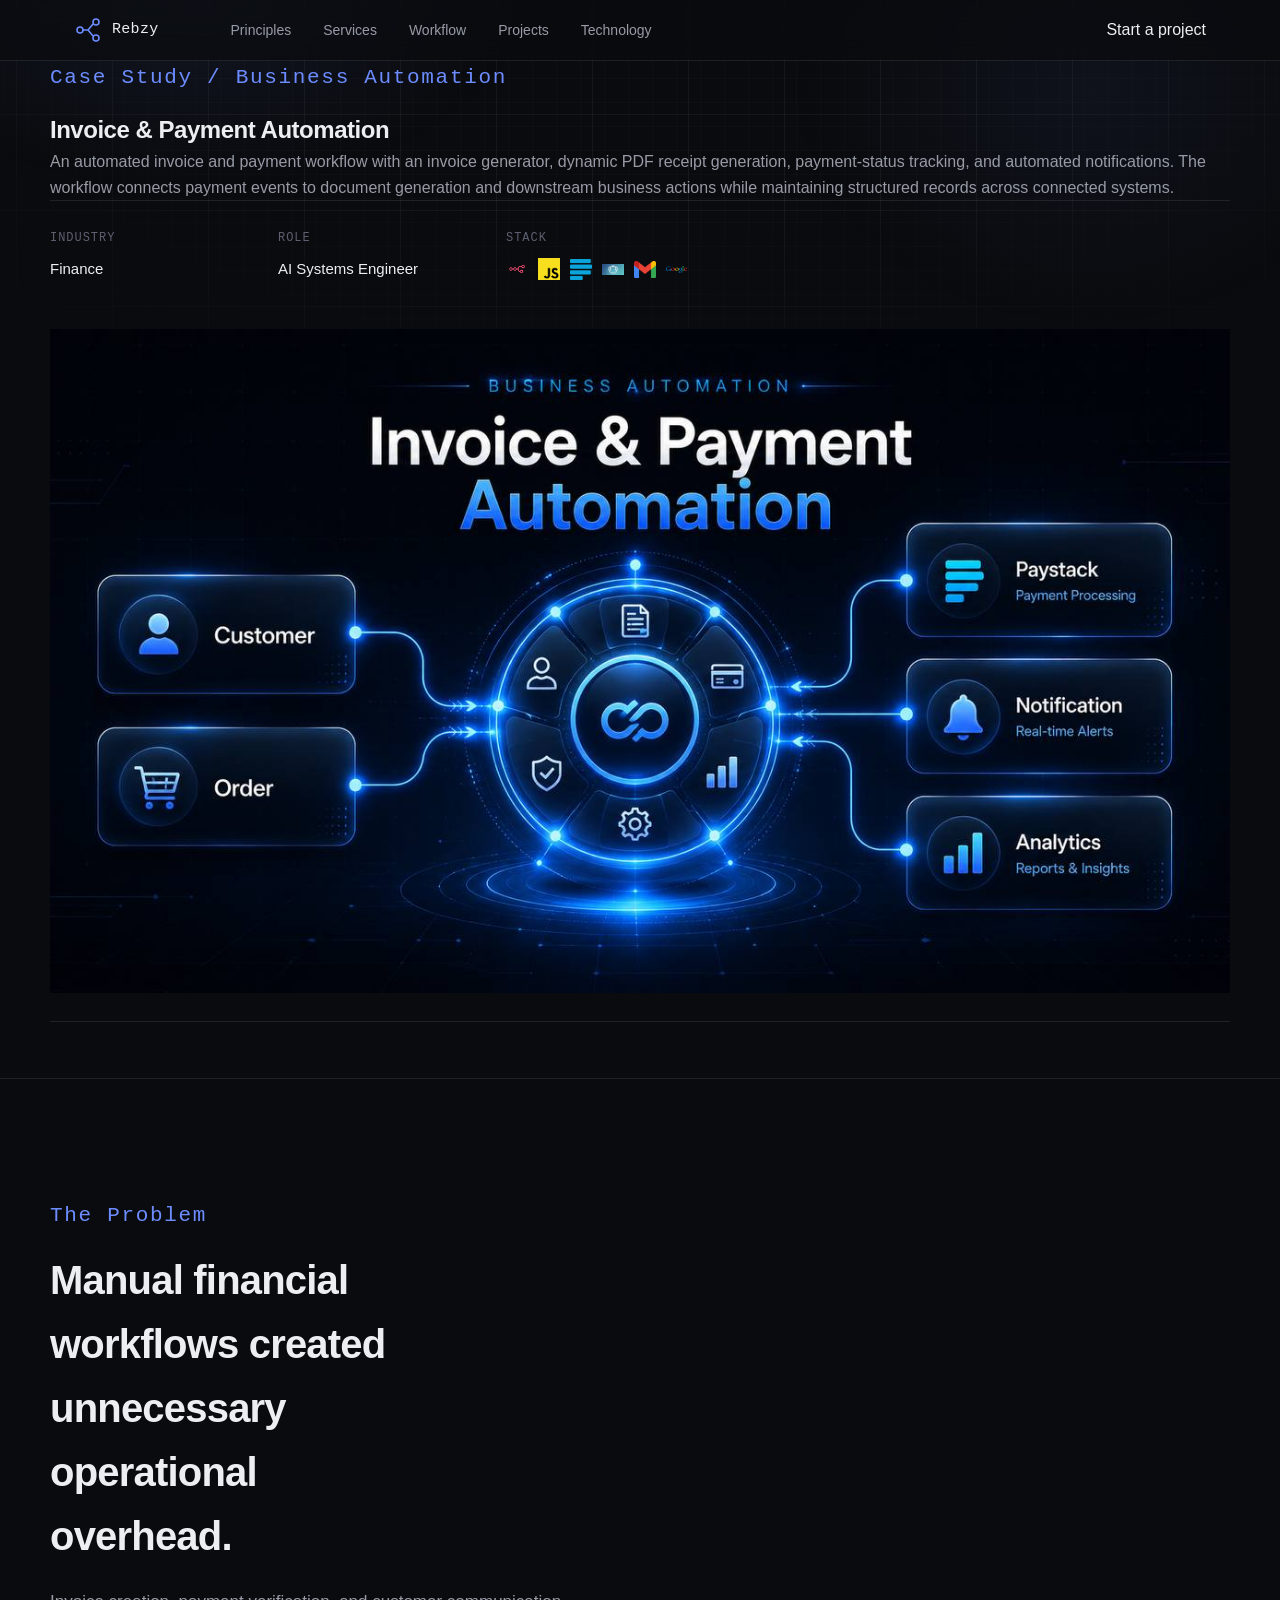
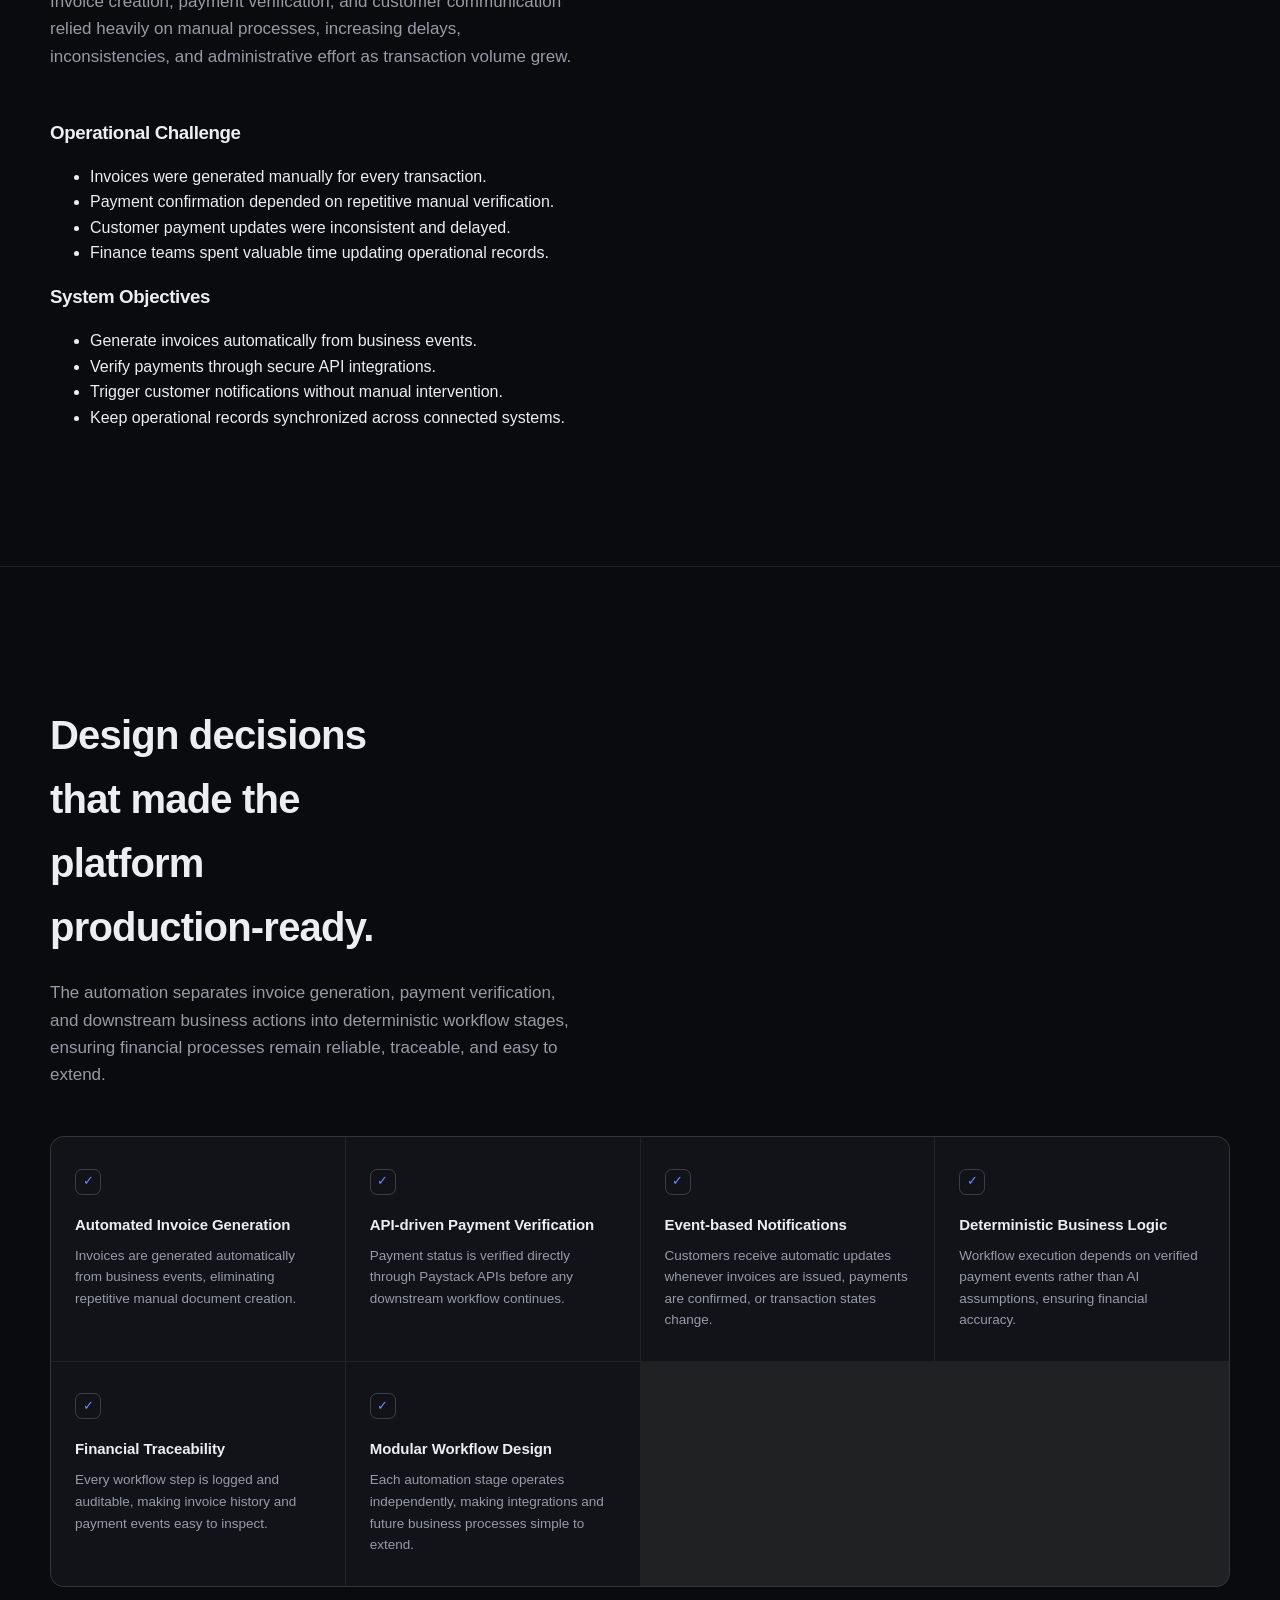
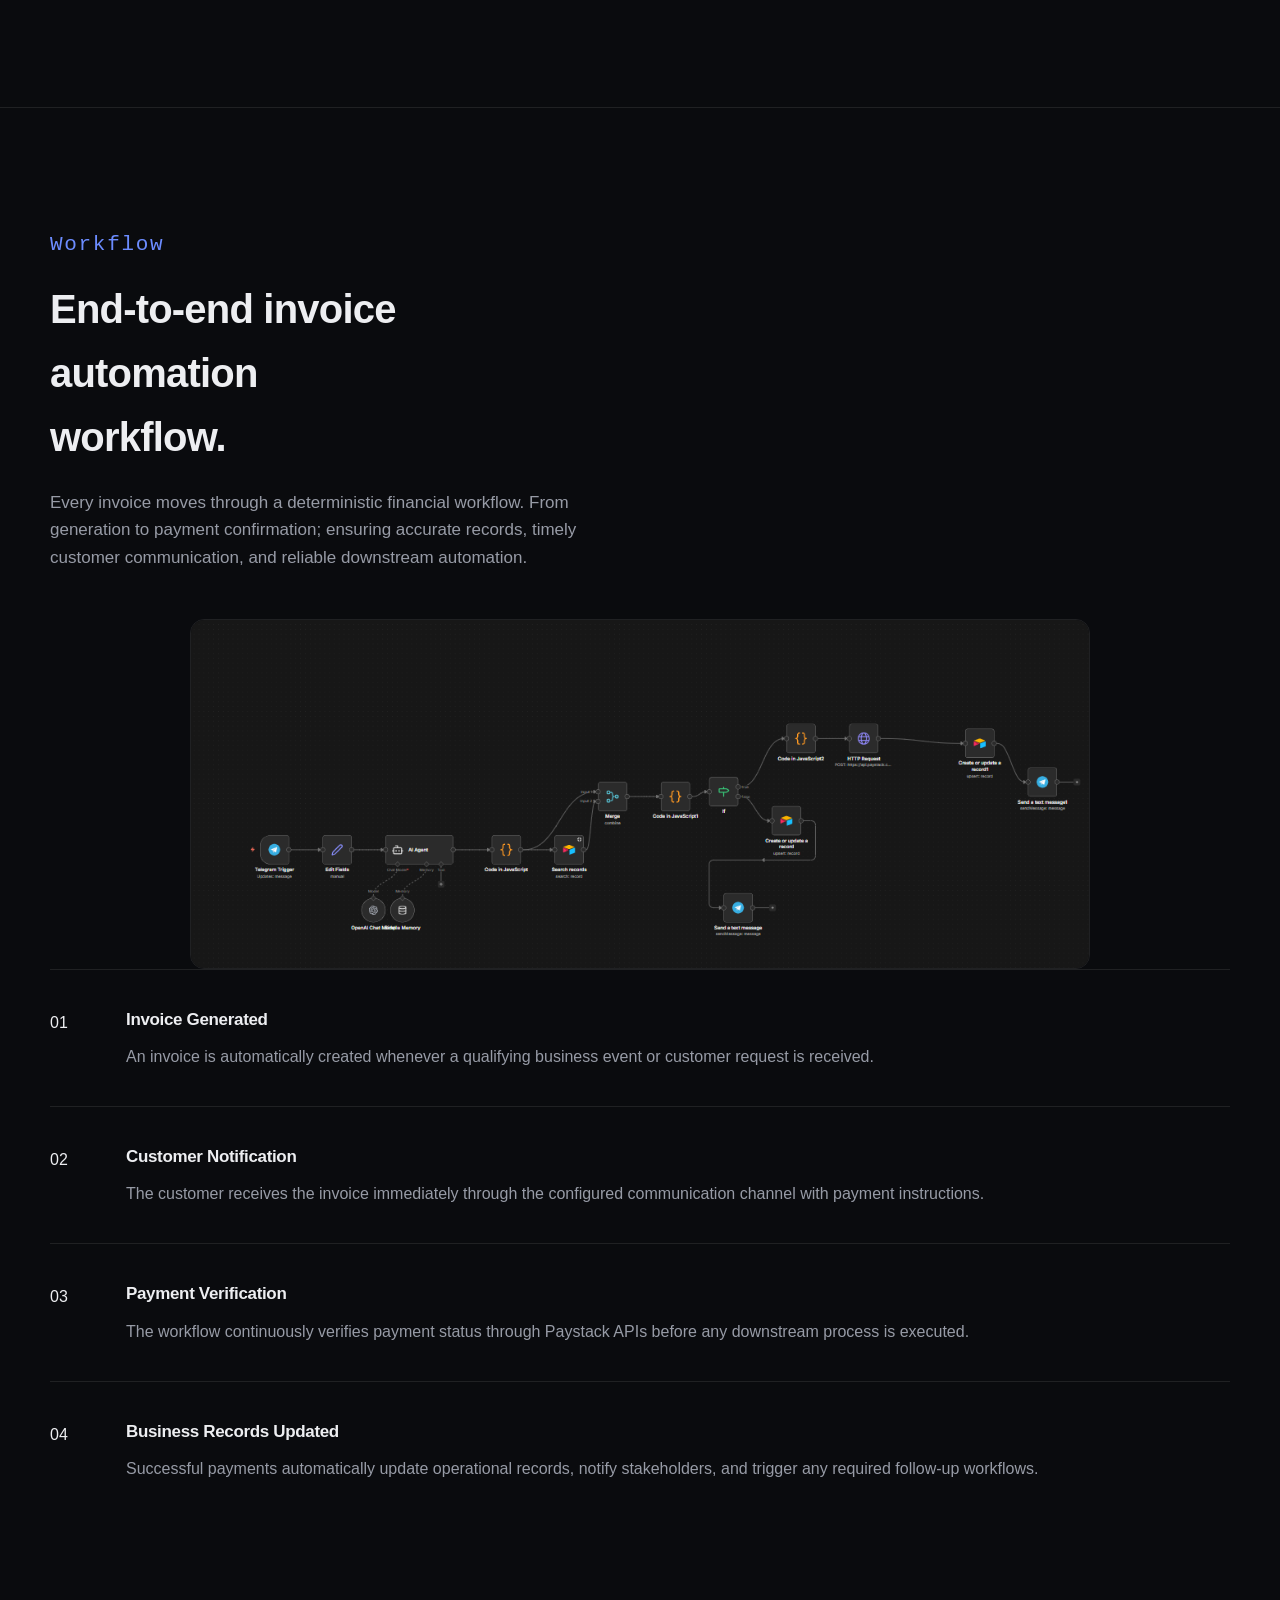
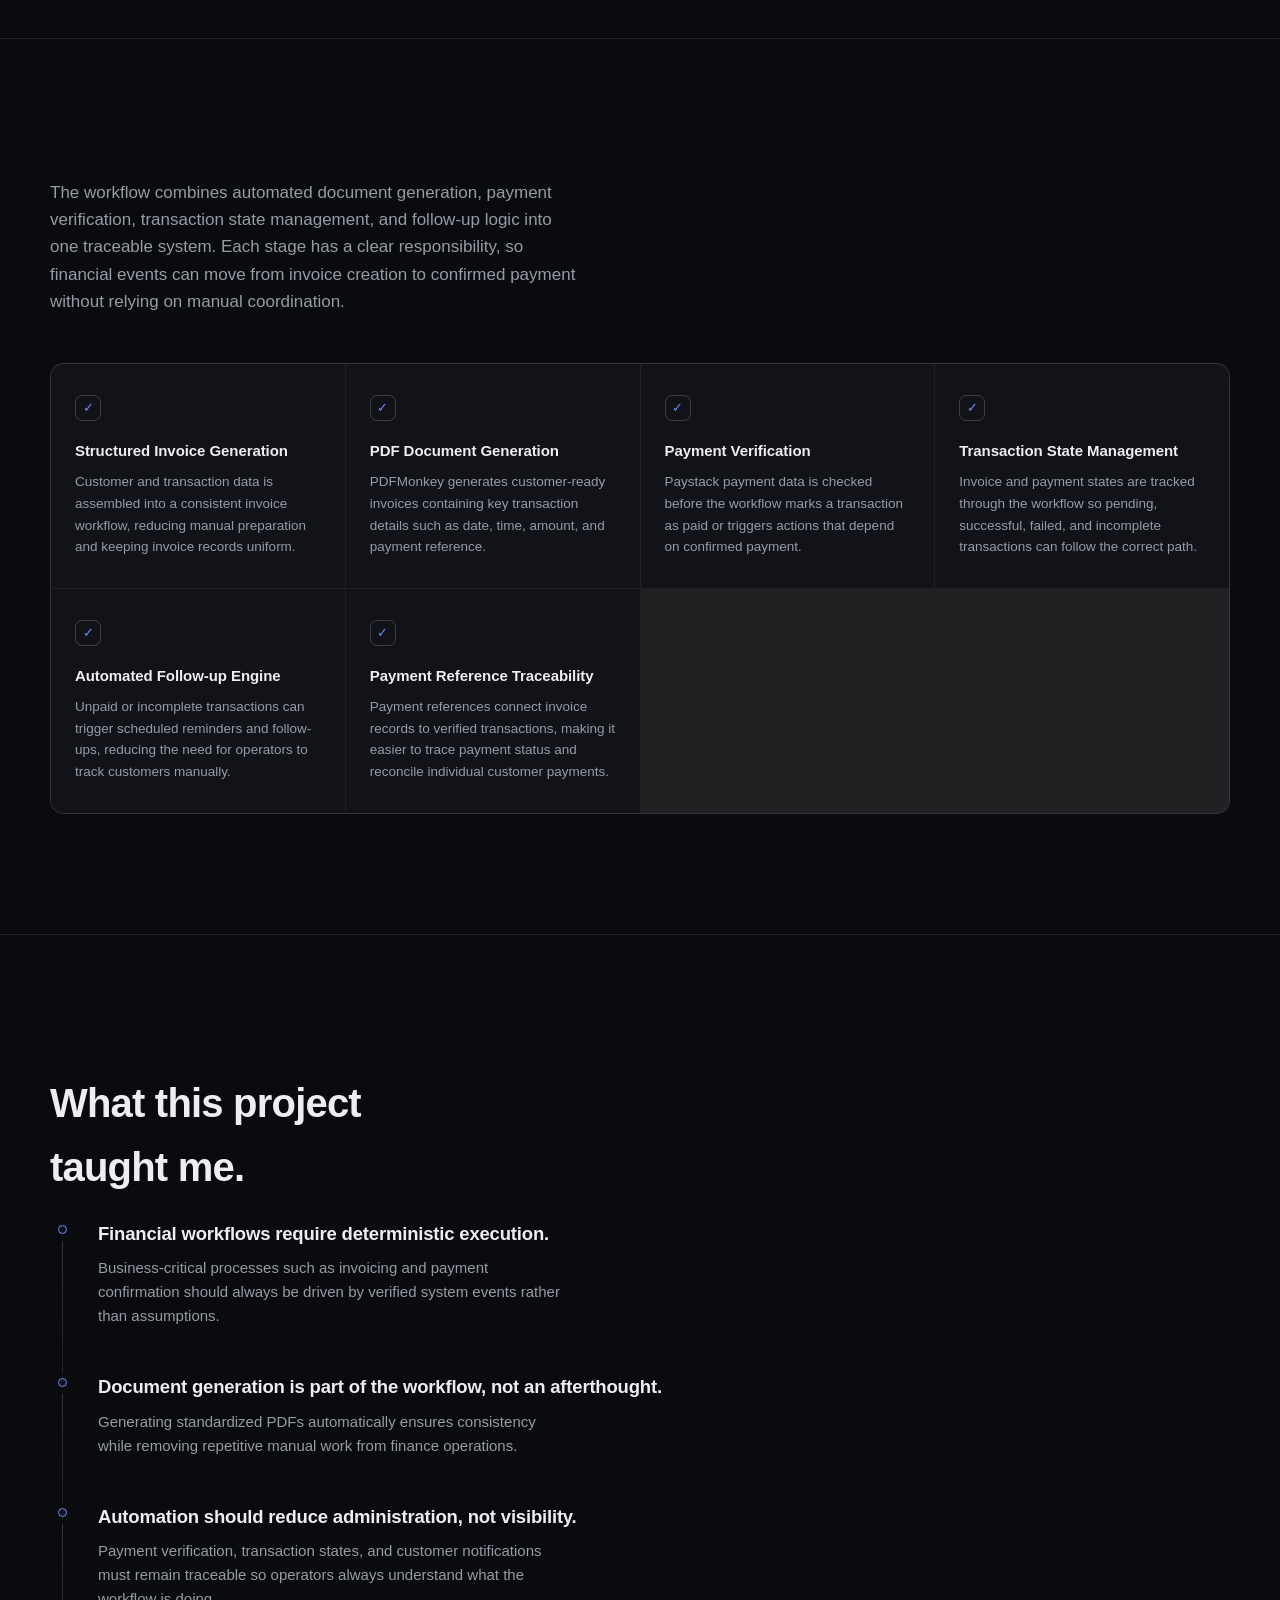
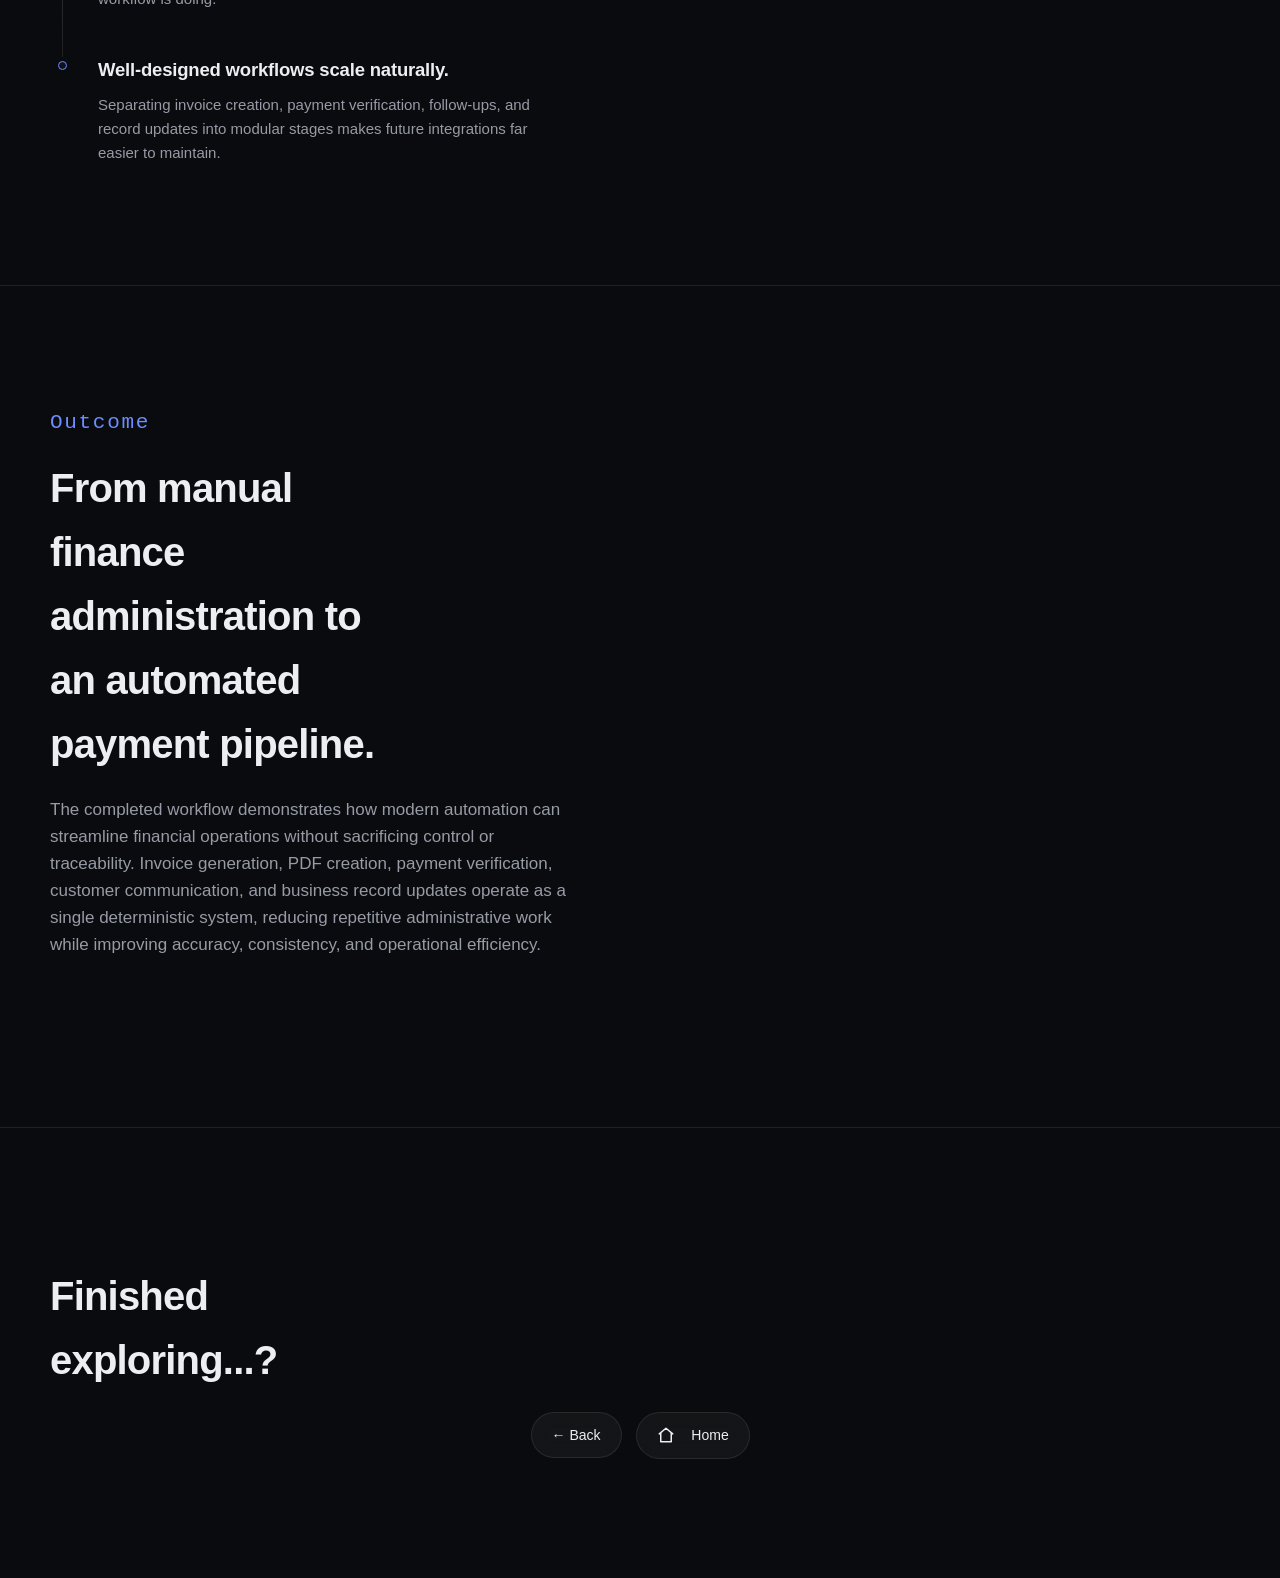
==== commit affa4b48: "Update case-study-invoice.html" ====
--- a/case-study-invoice.html
+++ b/case-study-invoice.html
@@ -63,7 +63,7 @@
       </h1>
 
       <p class="case-subtitle">
-        Built a multimodal AI support platform that classifies customer requests, routes conversations, prevents duplicate cases, and keeps human operators in control through deterministic workflow orchestration.
+        An automated invoice and payment workflow with an invoice generator, dynamic PDF receipt generation, payment-status tracking, and automated notifications. The workflow connects payment events to document generation and downstream business actions while maintaining structured records across connected systems.
       </p>
 
       <div class="case-meta">
@@ -462,4 +462,4 @@
 
 <script src="main3.js" defer></script>
 </body>
-</html>+</html>
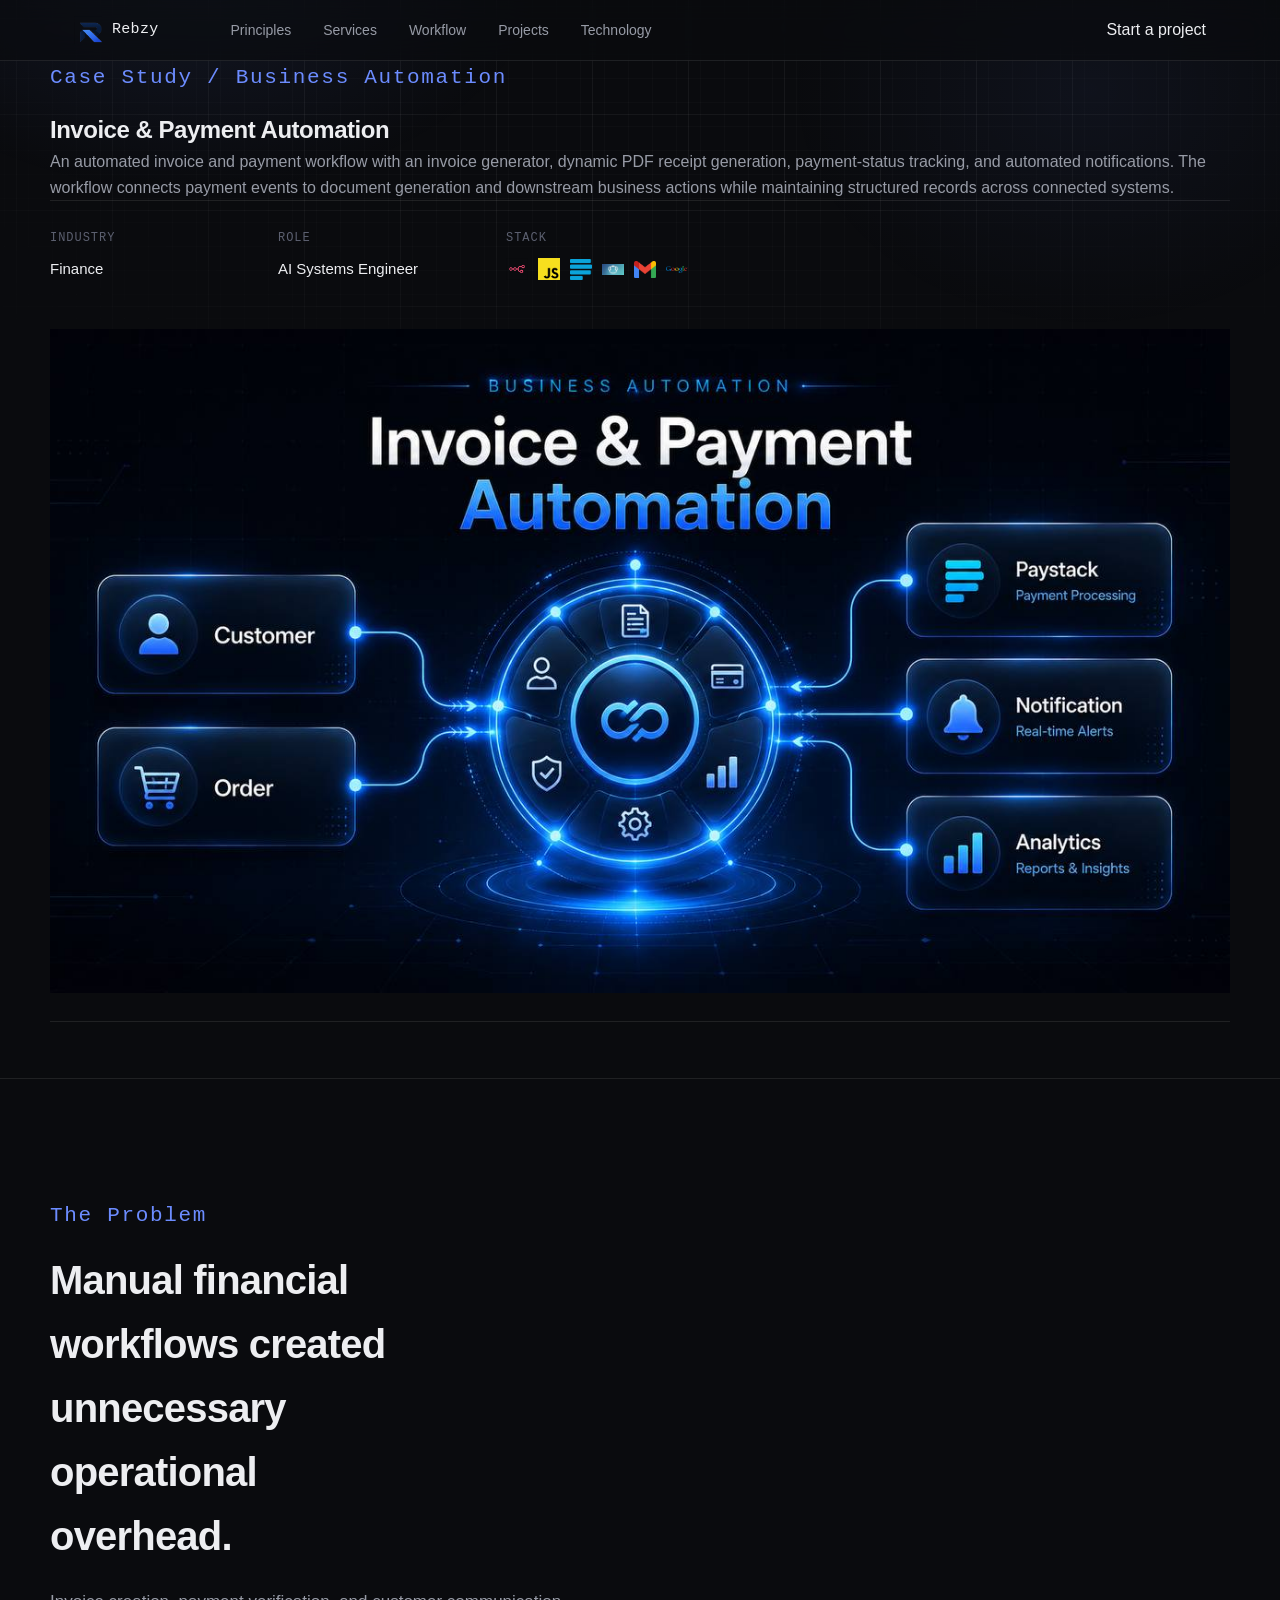
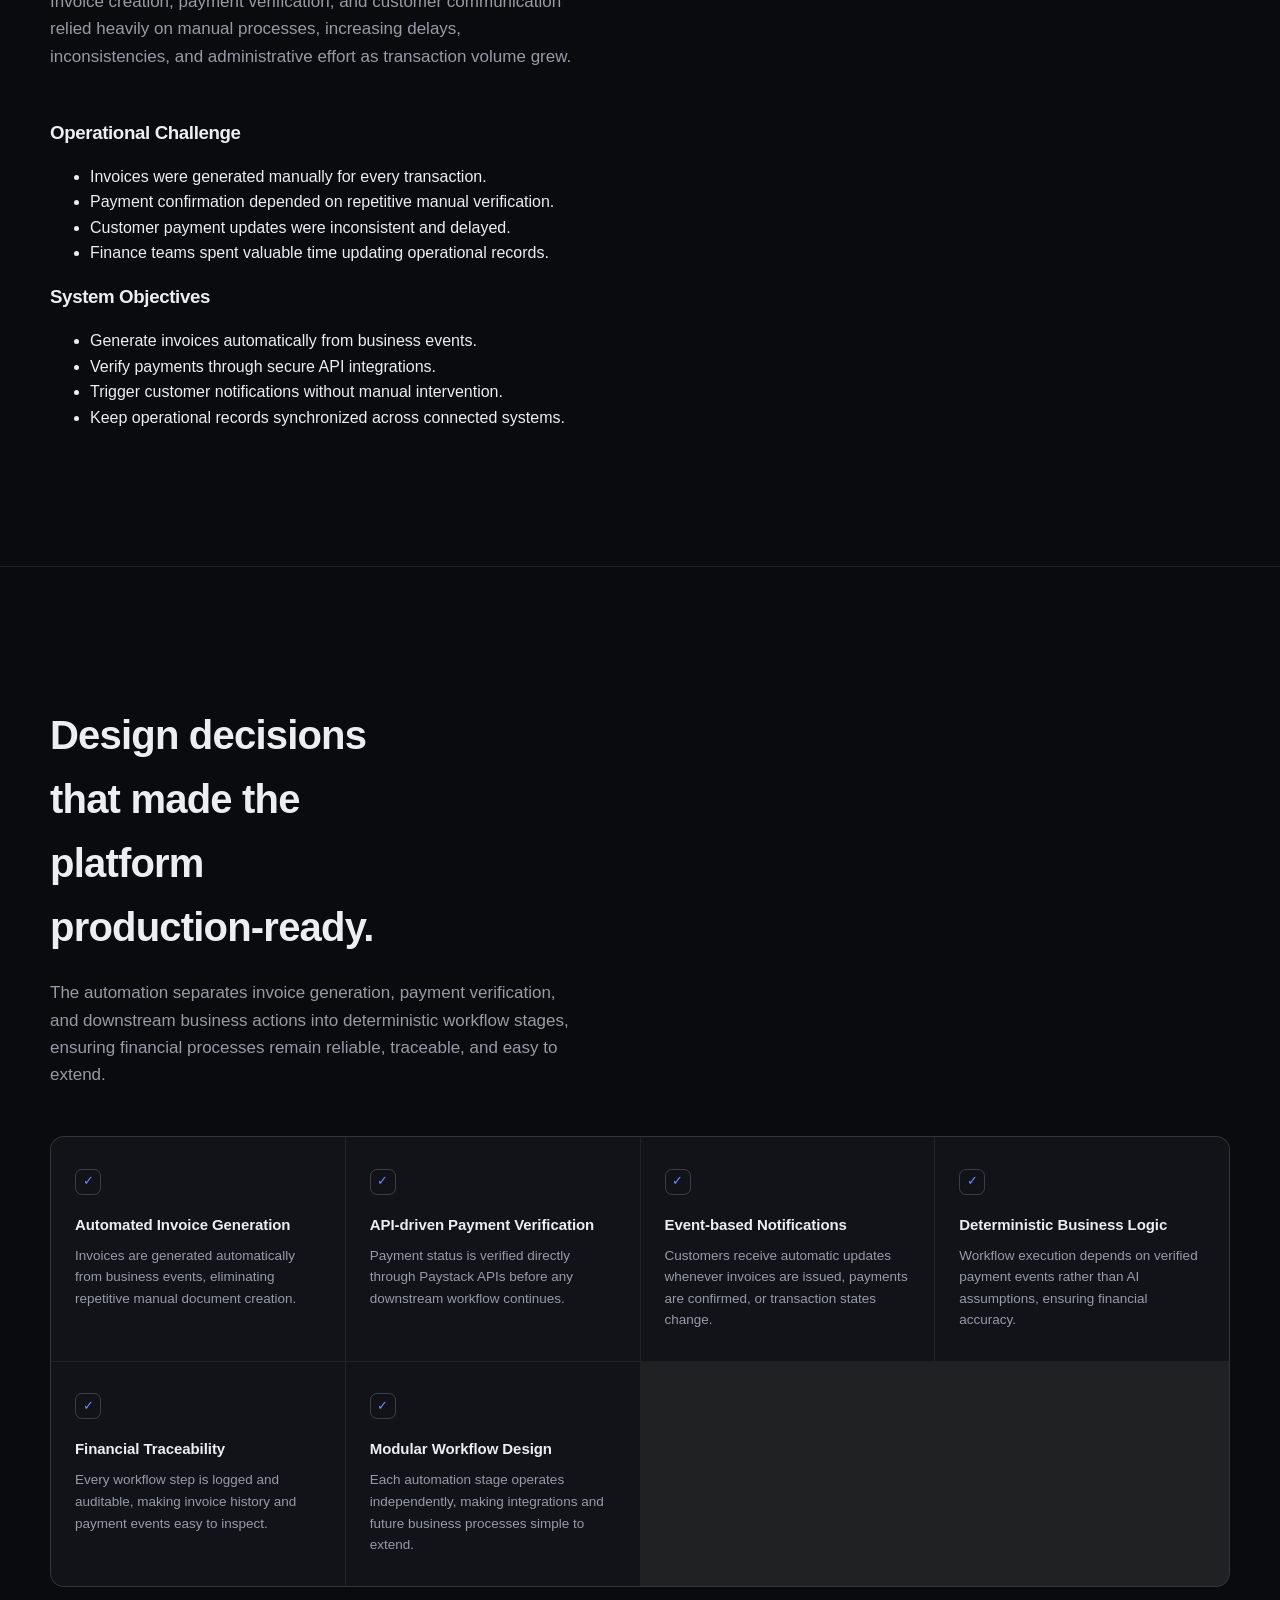
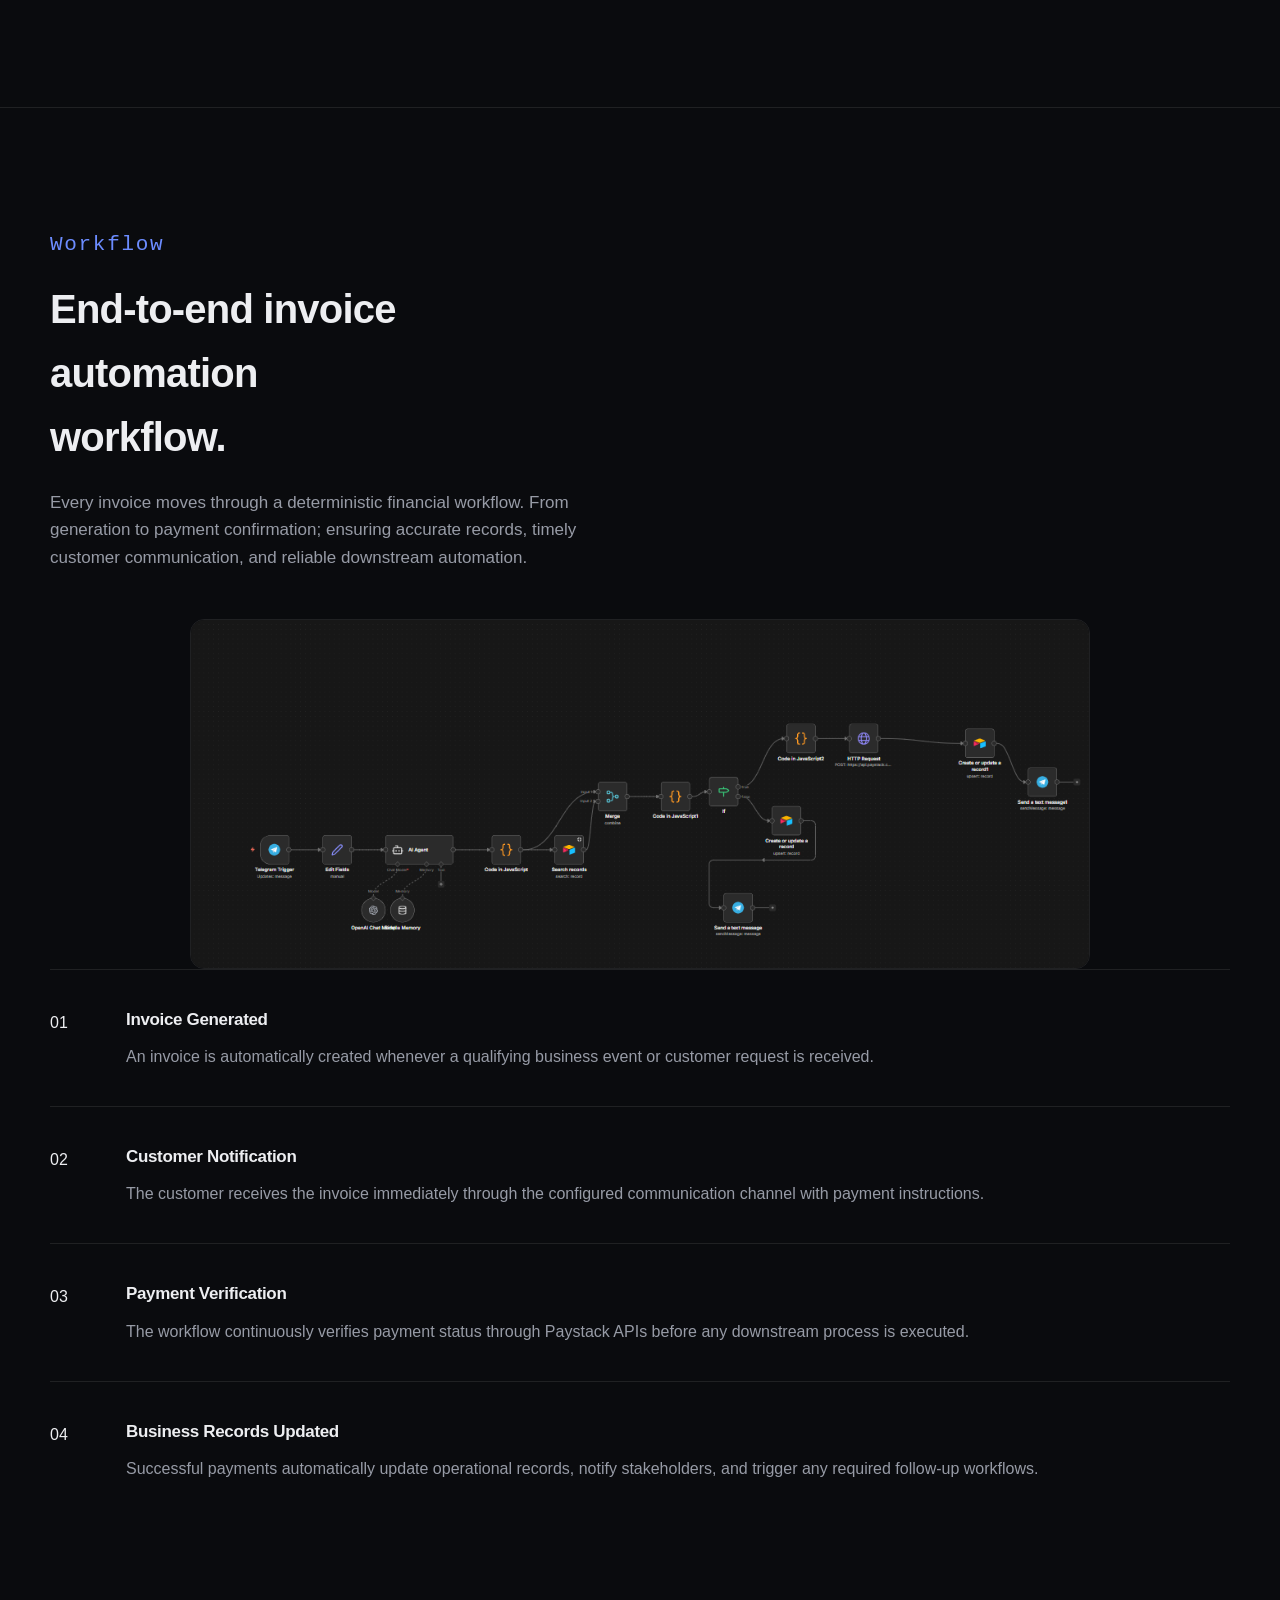
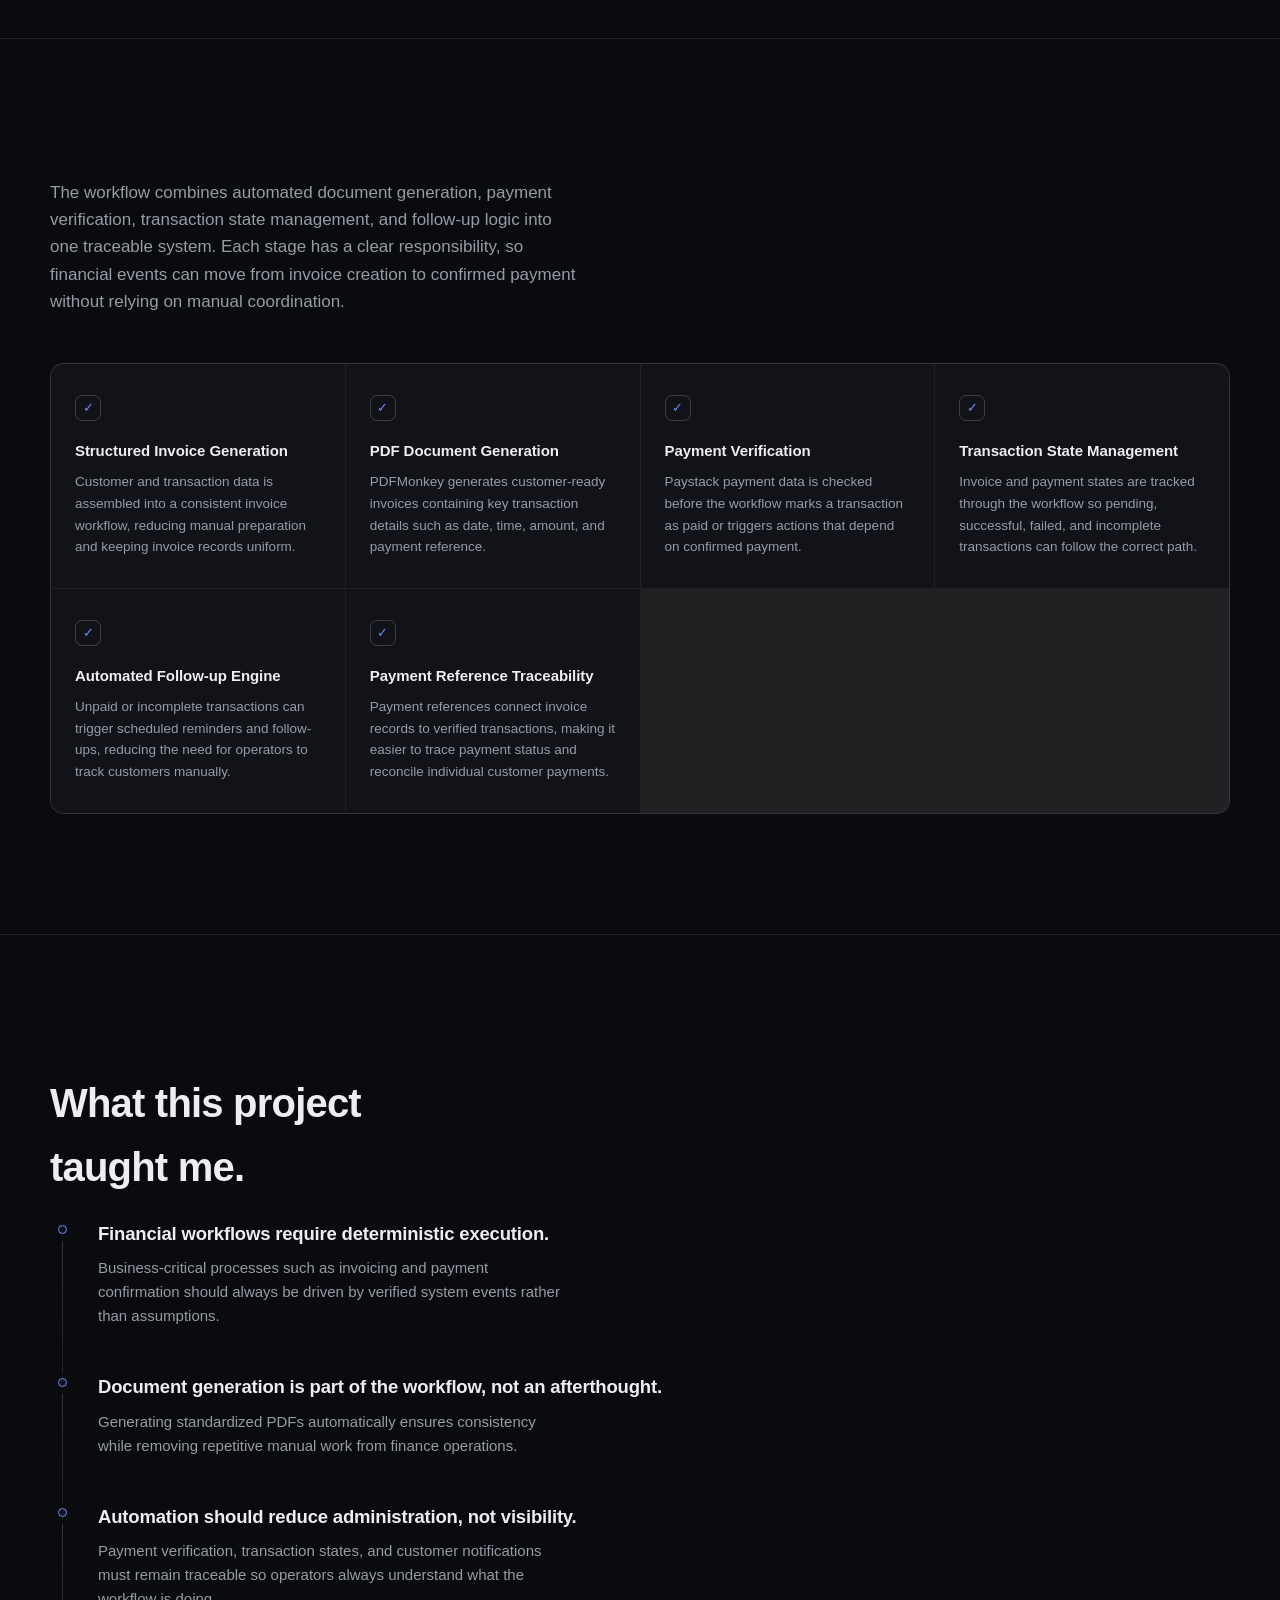
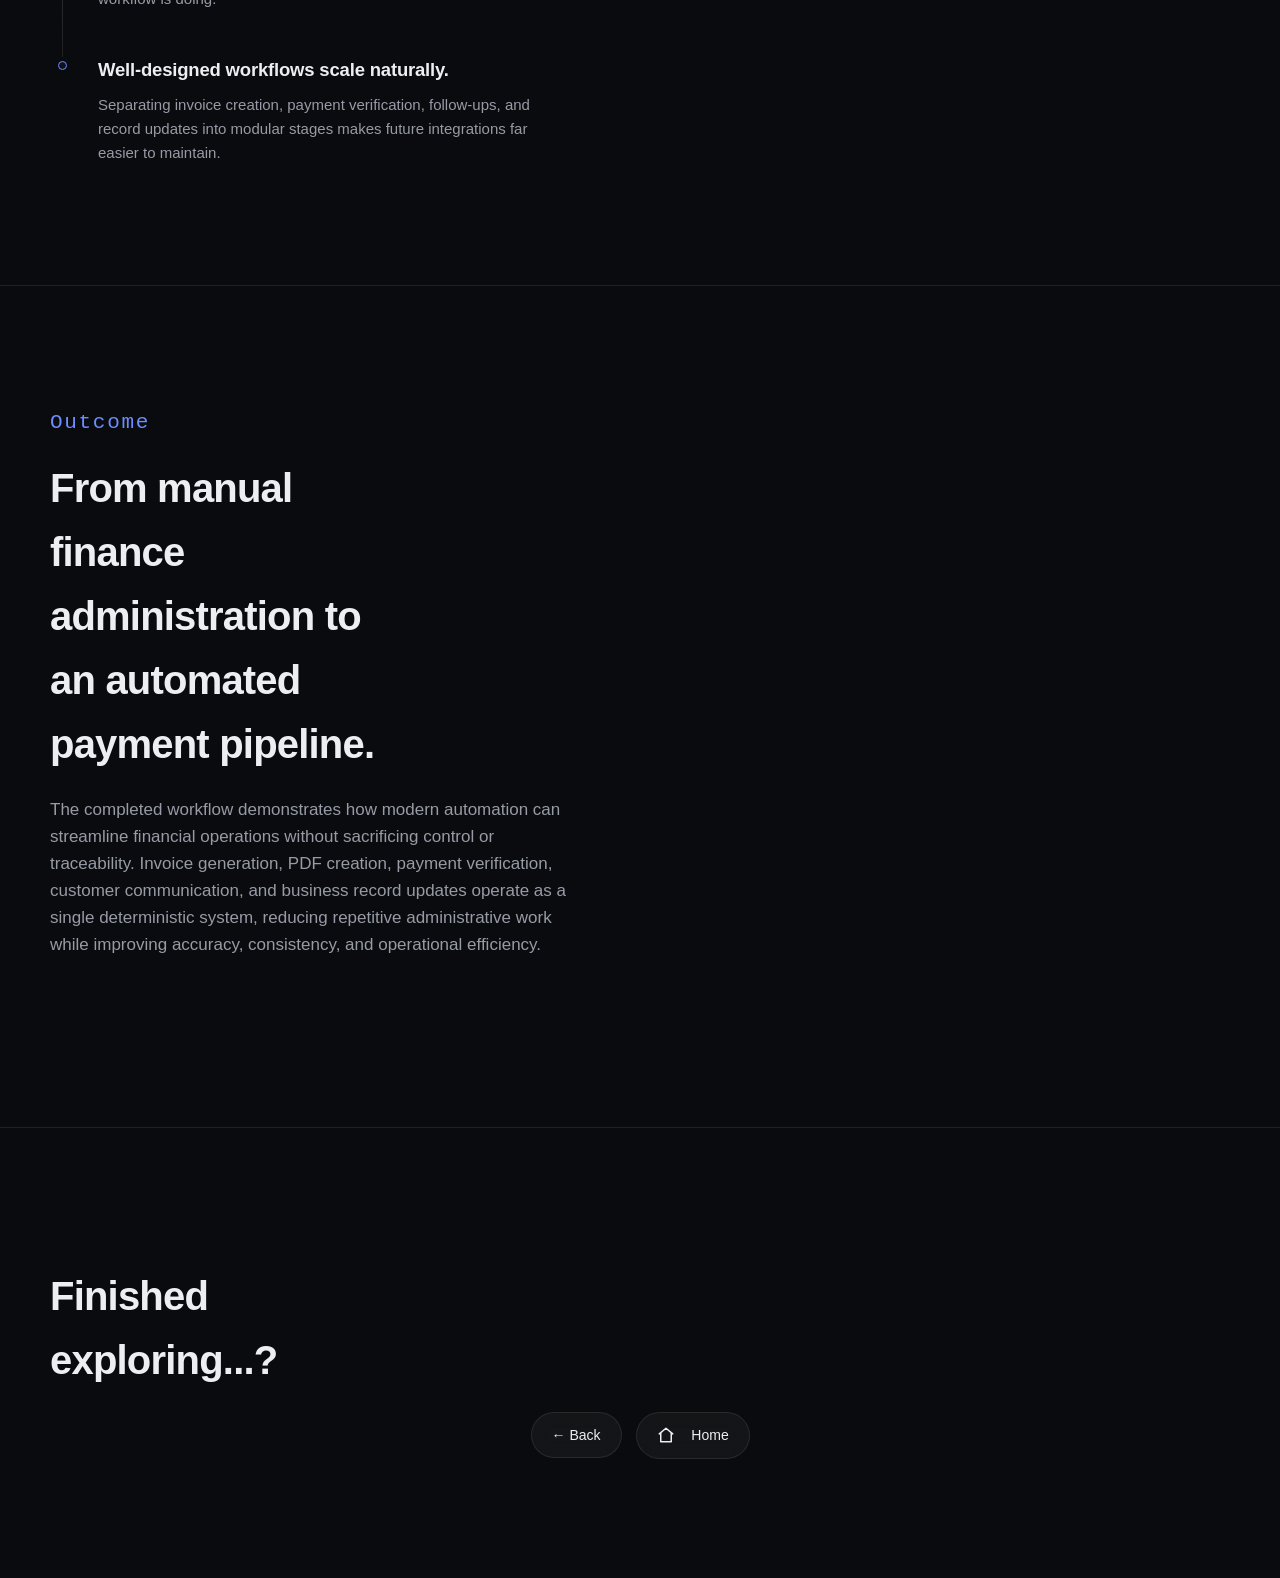
==== commit 97a43695: "Update case-study-invoice.html" ====
--- a/case-study-invoice.html
+++ b/case-study-invoice.html
@@ -3,7 +3,23 @@
 <head>
 <meta charset="UTF-8">
 <meta name="viewport" content="width=device-width, initial-scale=1.0">
-<title>AI Lead Qualification System</title>
+
+<link rel="canonical" href="https://rebzysolutions.online/case-study-invoice.html">
+
+<meta name="description" content="Case study: an automated invoice and payment workflow for invoice generation, PDF receipts, payment verification, customer notifications, and financial record tracking.">
+
+<meta property="og:title" content="Invoice & Payment Automation — Rebzy Solutions">
+<meta property="og:description" content="An automated financial workflow connecting invoice generation, PDF document creation, Paystack payment verification, customer notifications, and business record updates.">
+<meta property="og:url" content="https://rebzysolutions.online/case-study-invoice.html">
+<meta property="og:type" content="article">
+<meta property="og:image" content="https://rebzysolutions.online/images/invoice%20workflow.jpg">
+
+<meta name="twitter:card" content="summary_large_image">
+<meta name="twitter:title" content="Invoice & Payment Automation — Rebzy Solutions">
+<meta name="twitter:description" content="An automated financial workflow connecting invoice generation, PDF document creation, payment verification, customer notifications, and business record updates.">
+<meta name="twitter:image" content="https://rebzysolutions.online/images/invoice%20workflow.jpg">
+
+<title>Invoice & Payment Automation — Rebzy Solutions</title>
 
 <link rel="stylesheet" href="style 4.css">
 </head>
@@ -14,12 +30,7 @@
 <header class="nav" id="nav">
   <div class="nav-inner">
     <a href="index.html" class="nav-mark" aria-label="Home">
-      <svg width="28" height="28" viewBox="0 0 28 28" fill="none">
-        <circle cx="6" cy="14" r="3" stroke="currentColor" stroke-width="1.6"/>
-        <circle cx="22" cy="6" r="3" stroke="currentColor" stroke-width="1.6"/>
-        <circle cx="22" cy="22" r="3" stroke="currentColor" stroke-width="1.6"/>
-        <path d="M9 14H14M14 14L19 8M14 14L19 20" stroke="currentColor" stroke-width="1.6"/>
-      </svg>
+     <img src="images/rebzy-r-transparent.png" alt="Rebzy" class="nav-logo">
       <span>Rebzy</span>
     </a>
     <nav class="nav-links">
@@ -100,7 +111,7 @@
 
       <img
         src="images/invoice workflow.jpg"
-        alt="AI Lead Qualification System"
+        alt="Invoice and Payment Automation Workflow"
         class="case-image"
       >
 
@@ -237,7 +248,7 @@
 
       <img
         src="images/invoice workflow canvas.png"
-        alt="Lead qualification workflow"
+        alt="Invoice and Payment Automation Workflow"
         class="workflow-image"
       >
 
--- a/style 4.css
+++ b/style 4.css
@@ -151,6 +151,12 @@
   letter-spacing:0.02em;
 }
 .nav-mark svg{ color:var(--accent); }
+.nav-logo{
+  width:28px;
+  height:28px;
+  object-fit:contain;
+  display:block;
+}
 .nav-links{
   display:flex;
   gap:32px;
@@ -1080,4 +1086,4 @@
 
 .work-cta{
     margin-top:auto;
-}+}
